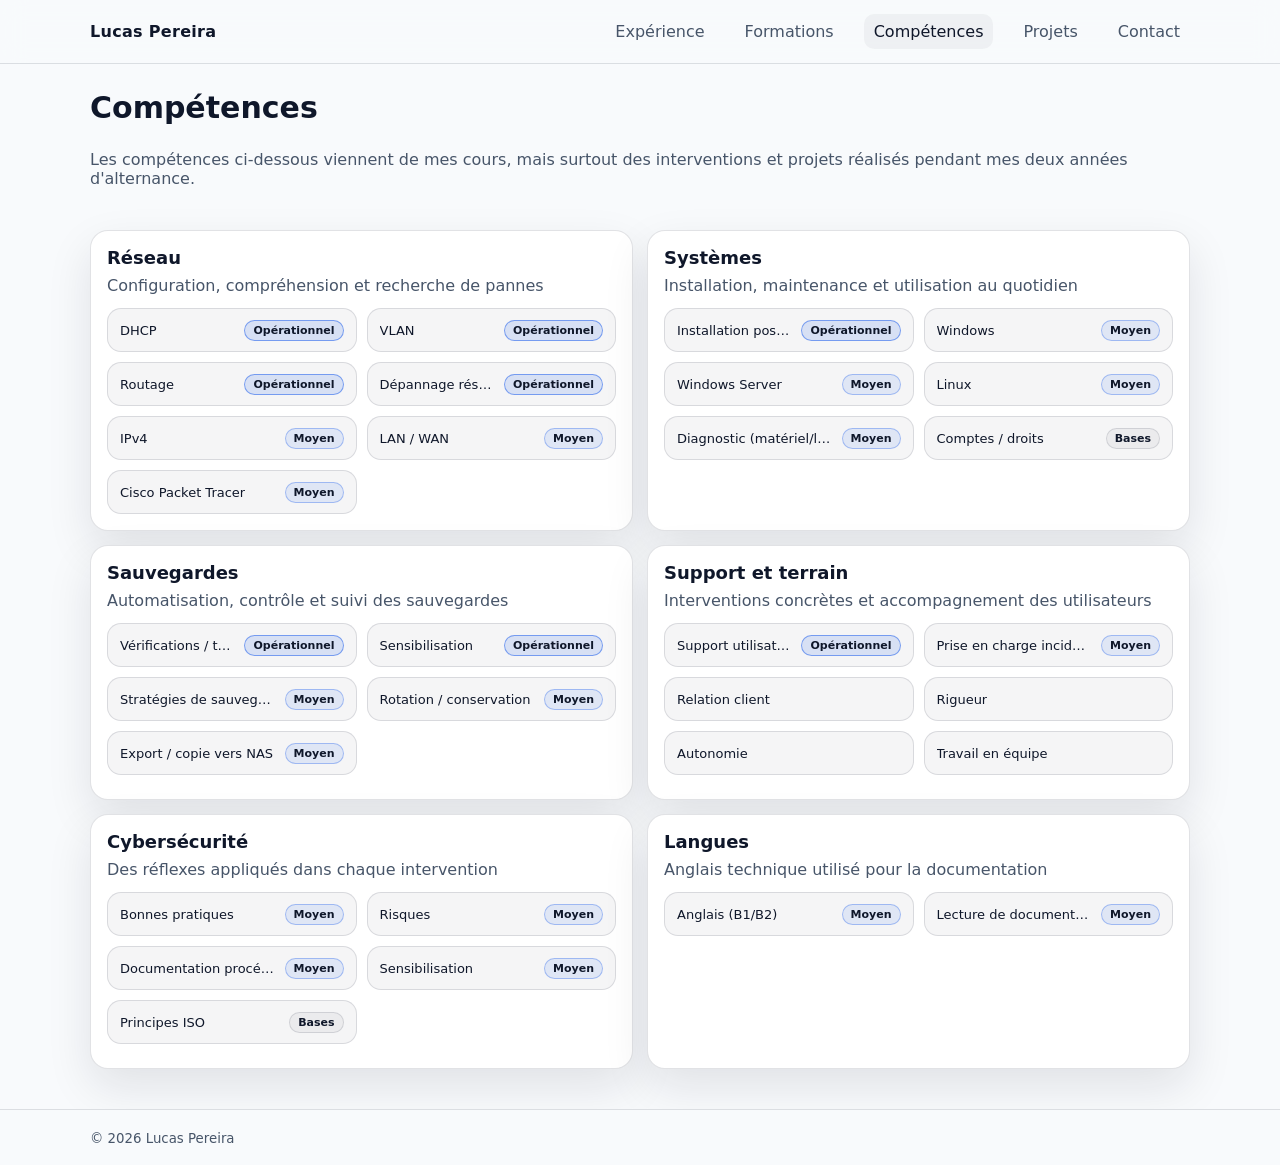
==== competences.html @ b472ca17 "Update competences.html" ====
<!doctype html>
<html data-theme="light" lang="fr">
<head>
  <meta charset="utf-8" />
  <meta name="viewport" content="width=device-width, initial-scale=1" />
  <title>Compétences - Lucas Pereira</title>
  <link rel="stylesheet" href="css/style.css" />
  <script defer src="js/main.js"></script>
  <script defer src="js/competences.js"></script>
</head>
<body>

  <header class="site-header">
    <div class="container header-inner">
      <a class="brand" href="index.html">Lucas Pereira</a>
      <nav class="nav">
        <a href="experience.html">Expérience</a>
        <a href="formation.html">Formations</a>
        <a href="competences.html" class="active">Compétences</a>
        <a href="projets.html">Projets</a>
        <a href="contact.html">Contact</a>
      </nav>
    </div>
  </header>

  <main class="container">
    <section class="page-head">
      <h1>Compétences</h1><br>
      <p class="subtitle">
        Les compétences ci-dessous viennent de mes cours, mais surtout des interventions et projets
        réalisés pendant mes deux années d'alternance.
      </p>
    </section>

    <section class="skills-grid" id="skillsGrid">
    </section>
  </main>

  <footer class="site-footer">
    <div class="container">
      <small>© 2026 Lucas Pereira</small>
    </div>
  </footer>
</body>
</html>
---- css/style.css ----
:root{
  --bg:#f8fafc;
  --panel:#ffffff;
  --text:#0f172a;
  --muted:#475569;
  --accent:#2563eb;
  --accent2:#06b6d4;
  --border:rgba(15,23,42,0.12);
  --shadow: 0 18px 45px rgba(15,23,42,0.10);
}

*{ box-sizing:border-box; }
img{max-width:100%;height:auto;display:block;}


html{
  background: var(--bg);
}

body{
  margin:0;
  font-family: system-ui, -apple-system, Segoe UI, Roboto, Arial, sans-serif;
  background: var(--bg);
  color:var(--text);
  min-height: 100vh;
  display:flex;
  flex-direction:column;
}

/* Light theme polish */
body::before{
  content:"";
  position:fixed;
  inset:0;
  background:
    radial-gradient(900px 500px at 12% 8%, rgba(37,99,235,0.12), transparent 55%),
    radial-gradient(900px 500px at 88% 12%, rgba(6,182,212,0.10), transparent 55%),
    radial-gradient(900px 500px at 50% 92%, rgba(37,99,235,0.08), transparent 60%);
  pointer-events:none;
  z-index:-1;
}

.card{
  transition: transform .14s ease, box-shadow .14s ease, border-color .14s ease;
}
.card:hover{
  transform: translateY(-2px);
  border-color: rgba(37,99,235,0.22);
  box-shadow: 0 22px 60px rgba(15,23,42,0.14);
}

.btn{
  background: linear-gradient(135deg, var(--accent), var(--accent2));
  box-shadow: 0 14px 38px rgba(37,99,235,0.18);
}
.btn:hover{ filter: brightness(1.02); }

.btn-ghost{
  background: rgba(255,255,255,0.55);
}

.nav a{
  transition: background .12s ease, color .12s ease;
}

a:hover{
  color: var(--accent);
}


a{ color:inherit; text-decoration:none; }

.container{
  width:min(1100px, 92%);
  margin:0 auto;
}

main.container{
  flex:1;
}

.muted{ color: var(--muted); }
.is-hidden{ display: none; }

.site-header{
  position:sticky;
  top:0;
  z-index:50;
  backdrop-filter: blur(12px);
  background: rgba(248,250,252,0.82);
  border-bottom: 1px solid var(--border);
}

.header-inner{
  display:flex;
  align-items:center;
  justify-content:space-between;
  padding:14px 0;
}

.brand{
  font-weight:700;
  letter-spacing:0.3px;
}

.nav a{
  margin-left:14px;
  padding:8px 10px;
  border-radius:10px;
  color:var(--muted);
}

.nav a:hover{
  background: rgba(15,23,42,0.04);
  color:var(--text);
}

.nav a.active{
  color: var(--text);
  background: rgba(15,23,42,0.04);
}

.hero{ padding:48px 0 28px; }
.hero h1{ font-size:44px; margin:0 0 8px; }
.subtitle{ margin:0 0 18px; color:var(--muted); }

.lead{
  max-width:720px;
  line-height:1.6;
  color:var(--text);
}

.cta{
  margin:22px 0 10px;
  display:flex;
  gap:12px;
  flex-wrap:wrap;
}

.btn{
  display:inline-block;
  padding:12px 16px;
  border-radius:14px;
  background: var(--accent);
  color:#ffffff;
  font-weight:650;
}

.btn:hover{ filter: brightness(1.05); }

.btn-ghost{
  background: transparent;
  border: 1px solid var(--border);
  color: var(--text);
}

.btn-ghost:hover{ background: rgba(15,23,42,0.04); }

.quick-cards{
  margin-top:22px;
  display:grid;
  grid-template-columns: repeat(3, 1fr);
  gap:14px;
}

.card{
  background: var(--panel);
  border:1px solid var(--border);
  border-radius:18px;
  padding:16px;
  box-shadow: var(--shadow);
}

.card h3{ margin:0 0 6px; font-size:16px; }
.card p{ margin:0; color:var(--muted); line-height:1.5; }

.site-footer{
  min-height: 56px;
  display: flex;
  align-items: center;
  background: var(--bg);
  border-top: 1px solid var(--border);
  margin-top: 40px;
  padding: 14px 0;
  color: var(--muted);
}

@media (max-width: 900px){
  .quick-cards{ grid-template-columns: 1fr; }
  .hero h1{ font-size:34px; }
}

.page-head{ padding:26px 0 10px; }
.page-head h1{ margin:0 0 6px; font-size:30px; }

.timeline-wrap{
  margin-top:14px;
  border:1px solid var(--border);
  border-radius:18px;
  background: var(--panel);
  overflow:auto;
  cursor: grab;
  user-select:none;
  box-shadow: var(--shadow);
}

.timeline-wrap.dragging{ cursor: grabbing; }

.timeline{
  position:relative;
  height: 320px;
  padding: 52px 36px 34px;
  min-width: 900px;
}

.tl-axis{
  position:absolute;
  left: 36px;
  right: 36px;
  top: 50%;
  height: 2px;
  background: rgba(15,23,42,0.12);
  border-radius: 999px;
  z-index: 1;
}

.tl-year-line{
  position:absolute;
  top: 52px;
  bottom: 34px;
  width: 1px;
  background: rgba(15,23,42,0.10);
  z-index: 2;
}

.tl-year{
  position:absolute;
  top: -4px;
  transform: translateX(-50%);
  font-size: 12px;
  color: var(--muted);
  z-index: 50;
  pointer-events: none;
  padding: 2px 6px;
  border-radius: 10px;
  background: rgba(248,250,252,0.86);
  backdrop-filter: blur(6px);
}

.tl-item{
  position:absolute !important;
  top: 50%;
  transform: translateY(-50%);
  background: transparent;
  border: 0;
  padding: 0;
  cursor: pointer;
  text-align:left;
  z-index: 5;
}

.tl-dot{
  position:absolute;
  left: 0;
  top: 50%;
  width: 12px;
  height: 12px;
  border-radius: 999px;
  background: rgba(37,99,235,0.95);
  box-shadow: 0 0 0 6px rgba(37,99,235,0.16);
  transform: translate(-50%, -50%);
  z-index: 20;
}

.tl-stem{
  position:absolute;
  left: 0;
  width: 2px;
  background: rgba(15,23,42,0.14);
  transform: translateX(-50%);
  z-index: 10;
}

.tl-card{
  position:absolute;
  left: 0;
  transform: translateX(-18px);
  width: var(--w, 320px);
  max-width: 760px;
  min-width: 240px;
  border-radius: 18px;
  background: var(--panel);
  border: 1px solid var(--border);
  padding: 10px 12px;
  box-shadow: var(--shadow);
  z-index: 12;
}

.tl-item[data-side="up"] .tl-stem{ bottom: 50%; height: 56px; }
.tl-item[data-side="up"] .tl-card{ bottom: calc(50% + 56px); }

.tl-item[data-side="down"] .tl-stem{ top: 50%; height: 56px; }
.tl-item[data-side="down"] .tl-card{ top: calc(50% + 56px); }

.tl-title{ display:block; font-weight:700; font-size:13px; line-height:1.2; }
.tl-sub{ display:block; color: var(--muted); font-size:12px; margin-top:2px; }
.tl-date{ display:block; color: var(--muted); font-size:11px; margin-top:6px; }

.tl-item.selected .tl-card{
  border-color: rgba(37,99,235,0.45);
  box-shadow: 0 10px 28px rgba(0,0,0,0.28);
}

.details{ margin-top: 18px; }

#detailsExtra.is-hidden{ display:none; }

.tags{
  display:flex;
  flex-wrap:wrap;
  gap:8px;
  margin-top:8px;
}

.tag{
  display:inline-flex;
  align-items:center;
  gap:8px;
  padding: 7px 10px;
  border-radius: 999px;
  border: 1px solid var(--border);
  background: rgba(15,23,42,0.04);
  color: var(--text);
  font-size: 13px;
}

.edu-grid{
  margin-top: 14px;
  display: grid;
  grid-template-columns: 1fr 1fr;
  gap: 14px;
  align-items: start;
}

@media (max-width: 900px){
  .edu-grid{ grid-template-columns: 1fr; }
}

.edu-title{ margin: 0 0 10px; }

.edu-items{
  display: flex;
  flex-direction: column;
  gap: 10px;
}

.edu-item{
  width: 100%;
  border: 1px solid var(--border);
  background: rgba(15,23,42,0.04);
  border-radius: 16px;
  padding: 12px;
  cursor: pointer;
  color: var(--text);
  display: grid;
  grid-template-columns: 120px 1fr;
  gap: 12px;
  text-align: left;
}

.edu-item:hover{ background: rgba(15,23,42,0.04); }

.edu-item.selected{
  border-color: rgba(37,99,235,0.45);
  box-shadow: var(--shadow);
}

.edu-years{ font-weight: 700; }

.edu-status{
  margin-top: 6px;
  display: inline-block;
  font-size: 12px;
  color: var(--muted);
  border: 1px solid var(--border);
  background: rgba(15,23,42,0.04);
  padding: 4px 8px;
  border-radius: 999px;
}

.edu-name{ font-weight: 700; }
.edu-school{ margin-top: 4px; }

.filter-row{
  margin-top: 14px;
  display: flex;
  gap: 10px;
  flex-wrap: wrap;
  align-items: center;
}

.input{
  flex: 1;
  min-width: 240px;
  padding: 12px 14px;
  border-radius: 14px;
  border: 1px solid var(--border);
  background: rgba(15,23,42,0.04);
  color: var(--text);
  outline: none;
}

.input::placeholder{ color: rgba(71,85,105,0.55); }

.input:focus{
  border-color: rgba(37,99,235,0.45);
  box-shadow: 0 0 0 4px rgba(37,99,235,0.10);
}

.skills-grid{
  margin-top: 14px;
  display: grid;
  grid-template-columns: repeat(2, 1fr);
  gap: 14px;
  align-items: stretch;
}

@media (max-width: 900px){
  .skills-grid{ grid-template-columns: 1fr; }
}

.skill-card{ height: 100%; }

.skill-title{
  margin: 0 0 6px;
  font-size: 18px;
}

.skill-tags{
  margin-top: 10px;
  display: grid;
  grid-template-columns: repeat(2, minmax(0, 1fr));
  gap: 10px;
  align-items: start;
  grid-auto-rows: 44px;
  min-height: 160px;
}

@media (max-width: 900px){
  .skill-tags{ grid-template-columns: 1fr; }
}

.skill-tags .tag{
  width: 100%;
  height: 44px;
  justify-content: space-between;
  padding: 10px 12px;
  border-radius: 14px;
  transition: transform .12s ease, background .12s ease, border-color .12s ease;
}

.skill-tags .tag:hover{
  transform: translateY(-1px);
  background: rgba(15,23,42,0.04);
  border-color: rgba(37,99,235,0.22);
}

.skill-tags .tag-text{
  overflow: hidden;
  text-overflow: ellipsis;
  white-space: nowrap;
}

.tag-badge{
  padding: 3px 8px;
  border-radius: 999px;
  font-size: 11px;
  font-weight: 700;
  text-transform: capitalize;
  border: 1px solid var(--border);
  background: rgba(15,23,42,0.04);
  color: var(--text);
}

.level-bases .tag-badge{
  background: rgba(15,23,42,0.04);
}

.level-moyen .tag-badge{
  border-color: rgba(37,99,235,0.35);
  background: rgba(37,99,235,0.10);
}

.level-operationnel .tag-badge{
  border-color: rgba(37,99,235,0.55);
  background: rgba(37,99,235,0.14);
}

.skill-tooltip{
  position: fixed;
  z-index: 99999;
  max-width: 420px;
  padding: 10px 12px;
  border-radius: 12px;
  background: #ffffff;
  color: var(--text);
  border: 1px solid rgba(15,23,42,0.12);
  box-shadow: 0 12px 35px rgba(0,0,0,0.65);
  pointer-events: none;
  display: none;
  white-space: normal;
}

.skill-tooltip::before{
  content: "";
  position: absolute;
  width: 10px;
  height: 10px;
  background: #ffffff;
  border-left: 1px solid rgba(15,23,42,0.12);
  border-top: none;
  transform: rotate(45deg);
  top: -6px;
  left: 16px;
}

.tl-card,
.tl-card * {
  color: var(--text);
}

.tl-sub,
.tl-date {
  color: var(--muted);
}

.level-avance .tag-badge{
  border-color: rgba(37,99,235,0.55);
  background: rgba(37,99,235,0.14);
}

.project-card{
  display:flex;
  flex-direction:column;
}
.project-card .cta{
  margin-top:auto;
}

.media-img{
  width: 100%;
  height: auto;
  display: block;
  margin-top: 10px;
  border-radius: 14px;
  border: 1px solid var(--border);
  background: rgba(15,23,42,0.03);
}

.media-img.tech-screenshot{
  max-width: 380px;
  width: 100%;
  height: auto;
  margin: 15px auto;
  display: block;
}

.media-img.tech-wide{
  max-width: 480px;
}

.codeblock{
  margin-top: 10px;
  padding: 12px 14px;
  border-radius: 14px;
  border: 1px solid var(--border);
  background: rgba(15,23,42,0.03);
  overflow: auto;
  font-family: ui-monospace, SFMono-Regular, Menlo, Monaco, Consolas, "Liberation Mono", "Courier New", monospace;
  font-size: 13px;
  line-height: 1.6;
  color: var(--text);
}
.codeblock code{ white-space: pre; }

.card-full{
  grid-column: 1 / -1;
}

.nav{
  display:flex;
  align-items:center;
  flex-wrap:wrap;
  justify-content:flex-end;
  gap:6px;
}

@media (max-width: 760px){
  .header-inner{
    flex-direction: column;
    align-items: flex-start;
    gap: 10px;
    padding: 12px 0;
  }
  .nav{
    width:100%;
    justify-content:flex-start;
  }
  .nav a{
    margin-left:0;
    padding:8px 10px;
    font-size:14px;
  }
}

@media (max-width: 520px){
  .container{ width:min(1100px, 92%); }
  .hero{ padding: 34px 0 18px; }
  .hero h1{ font-size: 28px; }
  .page-head h1{ font-size: 24px; }
  .btn{ width:100%; text-align:center; }
}

@media (max-width: 760px){
  .timeline{ min-width: 760px; height: 290px; padding: 48px 26px 26px; }
  .tl-card{ width: var(--w, 280px); min-width: 220px; }
}

@media (max-width: 520px){
  .timeline{ min-width: 640px; height: 270px; padding: 44px 22px 22px; }
  .tl-dot{ width: 10px; height: 10px; box-shadow: 0 0 0 5px rgba(37,99,235,0.16); }
  .tl-card{ width: var(--w, 260px); min-width: 210px; }
  .tl-title{ font-size: 13px; }
  .tl-sub{ font-size: 12px; }
}

@media (max-width: 520px){
  .edu-item{ grid-template-columns: 1fr; }
  .edu-years{ font-size: 13px; }
  .edu-status{ margin-top: 4px; }
}

@media (max-width: 520px){
  .skill-tags{ grid-auto-rows: auto; min-height: 0; }
  .tag{ white-space: normal; }
}

/* Profile photo reduced */
.profile-photo.small {
  max-width: 120px;
  margin: 20px auto 10px auto;
}
.profile-photo.small img {
  width: 120px;
  height: 120px;
  object-fit: cover;
  border-radius: 50%;
  box-shadow: 0 4px 15px rgba(15,23,42,0.20);
}

/* Photo next to name */
.name-photo {
  display: inline-block;
  vertical-align: middle;
  margin-left: 20px;
}
.name-photo img {
  width: 96px;
  height: 96px;
  border-radius: 50%;
  object-fit: cover;
  box-shadow: 0 4px 15px rgba(15,23,42,0.20);
}

@media (max-width: 768px) {
  .name-photo {
    display: block;
    margin: 15px 0 0 0;
  }
}

/* Hero name + photo aligned left */
.hero-title {
  display: flex;
  align-items: center;
  gap: 20px;
  margin-bottom: 15px;
}

.hero-avatar {
  width: 96px;
  height: 96px;
  border-radius: 50%;
  object-fit: cover;
  box-shadow: 0 4px 15px rgba(15,23,42,0.20);
}

@media (max-width: 768px) {
  .hero-title {
    flex-direction: row;
  }
}

/* FINAL strong reduction for technical screenshots */
.tech-screenshot,
.section img,
.project img {
  max-width: 280px;
  width: 100%;
  height: auto;
  display: block;
  margin: 15px auto;
  border-radius: 12px;
}

@media (max-width: 768px) {
  .tech-screenshot,
  .section img,
  .project img {
    max-width: 90%;
    max-height: none;
  }
}

/* Fix hover for primary button (avoid full blue block) */
.btn-primary{
  background: linear-gradient(135deg, var(--accent), var(--accent2));
  color: #ffffff;
}

.btn-primary:hover{
  background: linear-gradient(135deg, #1d4ed8, #0891b2);
  color: #ffffff;
}


/* Clean hover for "Voir mon parcours" */
.btn,
.btn-primary{
  background: linear-gradient(135deg, var(--accent), var(--accent2));
  color:#ffffff;
  transition: background .15s ease, box-shadow .15s ease, transform .12s ease;
}

.btn:hover,
.btn-primary:hover{
  background: linear-gradient(135deg, #3b82f6, #22d3ee);
  box-shadow: 0 12px 32px rgba(37,99,235,0.35);
  transform: translateY(-1px);
}
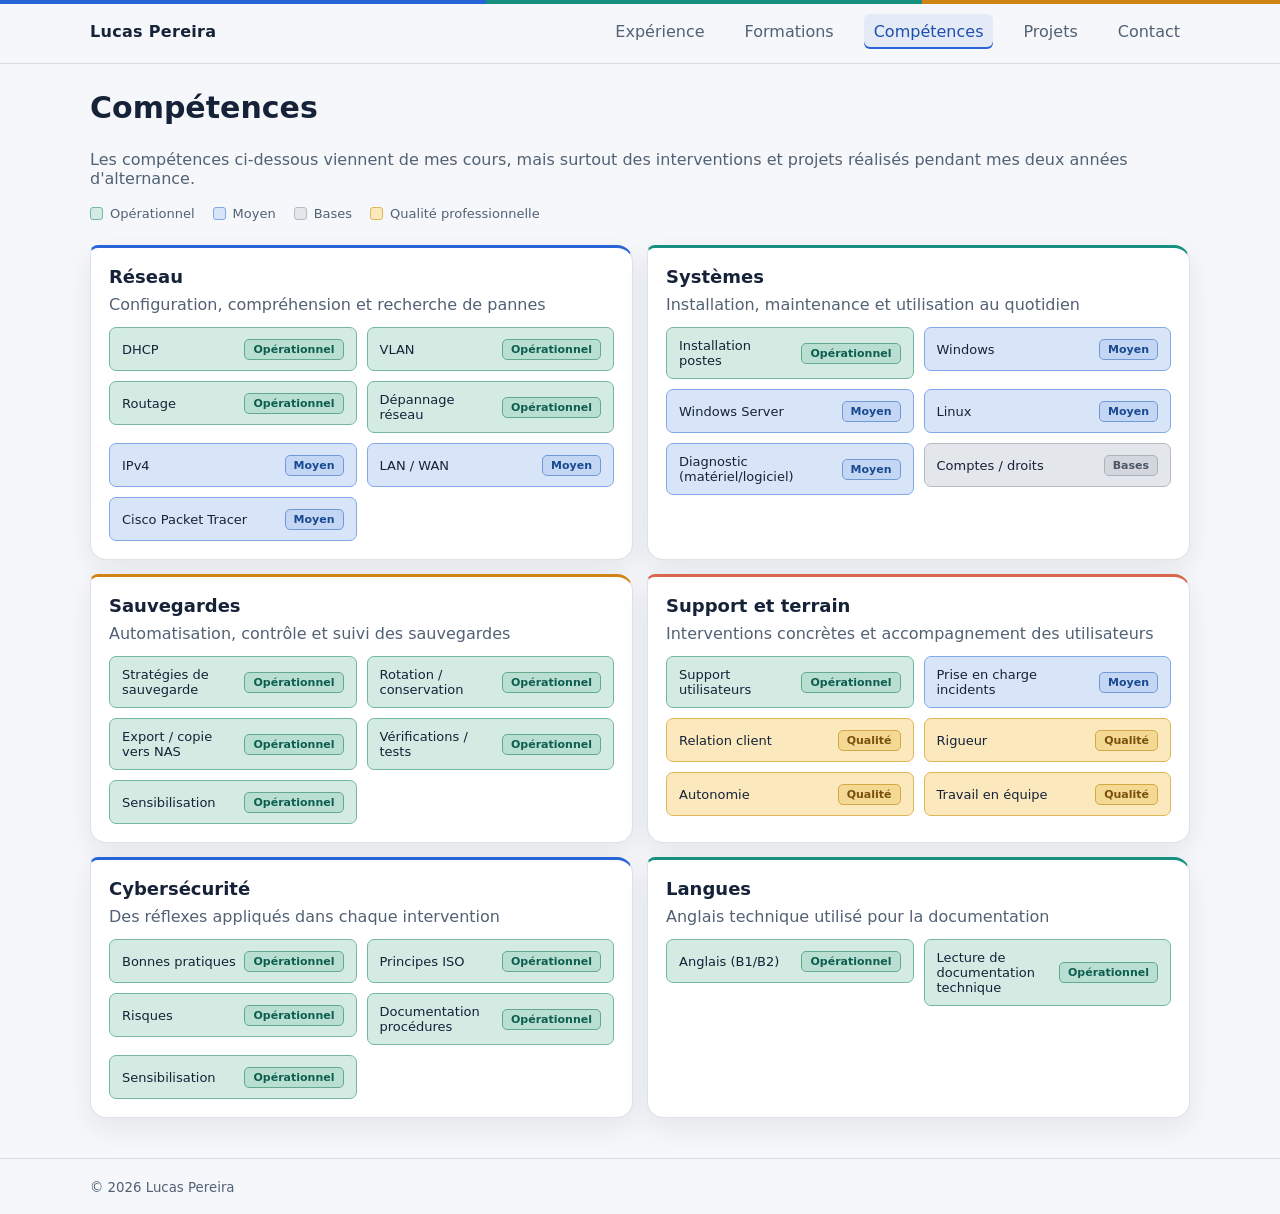
==== commit b8cdf384: "Add files via upload" ====
--- a/competences.html
+++ b/competences.html
@@ -3,6 +3,8 @@
 <head>
   <meta charset="utf-8" />
   <meta name="viewport" content="width=device-width, initial-scale=1" />
+  <meta name="description" content="Compétences de Lucas Pereira en réseaux, systèmes, sauvegardes, support et cybersécurité." />
+  <meta name="theme-color" content="#f5f7fa" />
   <title>Compétences - Lucas Pereira</title>
   <link rel="stylesheet" href="css/style.css" />
   <script defer src="js/main.js"></script>
@@ -30,6 +32,12 @@
         Les compétences ci-dessous viennent de mes cours, mais surtout des interventions et projets
         réalisés pendant mes deux années d'alternance.
       </p>
+      <div class="skill-legend" aria-label="Code couleur des niveaux">
+        <span><span class="legend-color legend-operationnel" aria-hidden="true"></span>Opérationnel</span>
+        <span><span class="legend-color legend-moyen" aria-hidden="true"></span>Moyen</span>
+        <span><span class="legend-color legend-bases" aria-hidden="true"></span>Bases</span>
+        <span><span class="legend-color legend-qualite" aria-hidden="true"></span>Qualité professionnelle</span>
+      </div>
     </section>
 
     <section class="skills-grid" id="skillsGrid">
--- a/css/style.css
+++ b/css/style.css
@@ -1,12 +1,15 @@
 :root{
-  --bg:#f8fafc;
+  --bg:#f5f7fa;
   --panel:#ffffff;
-  --text:#0f172a;
-  --muted:#475569;
-  --accent:#2563eb;
-  --accent2:#06b6d4;
-  --border:rgba(15,23,42,0.12);
-  --shadow: 0 18px 45px rgba(15,23,42,0.10);
+  --text:#152238;
+  --muted:#526174;
+  --accent:#2764d8;
+  --accent-dark:#1d4fae;
+  --teal:#168f80;
+  --amber:#d18416;
+  --coral:#d9674d;
+  --border:rgba(21,34,56,0.13);
+  --shadow:0 10px 28px rgba(21,34,56,0.08);
 }
 
 *{ box-sizing:border-box; }
@@ -27,36 +30,16 @@
   flex-direction:column;
 }
 
-/* Light theme polish */
 body::before{
   content:"";
   position:fixed;
-  inset:0;
-  background:
-    radial-gradient(900px 500px at 12% 8%, rgba(37,99,235,0.12), transparent 55%),
-    radial-gradient(900px 500px at 88% 12%, rgba(6,182,212,0.10), transparent 55%),
-    radial-gradient(900px 500px at 50% 92%, rgba(37,99,235,0.08), transparent 60%);
+  top:0;
+  left:0;
+  right:0;
+  height:4px;
+  background:linear-gradient(90deg, var(--accent) 0 38%, var(--teal) 38% 72%, var(--amber) 72% 100%);
   pointer-events:none;
-  z-index:-1;
-}
-
-.card{
-  transition: transform .14s ease, box-shadow .14s ease, border-color .14s ease;
-}
-.card:hover{
-  transform: translateY(-2px);
-  border-color: rgba(37,99,235,0.22);
-  box-shadow: 0 22px 60px rgba(15,23,42,0.14);
-}
-
-.btn{
-  background: linear-gradient(135deg, var(--accent), var(--accent2));
-  box-shadow: 0 14px 38px rgba(37,99,235,0.18);
-}
-.btn:hover{ filter: brightness(1.02); }
-
-.btn-ghost{
-  background: rgba(255,255,255,0.55);
+  z-index:100;
 }
 
 .nav a{
@@ -65,6 +48,12 @@
 
 a:hover{
   color: var(--accent);
+}
+
+a:focus-visible,
+button:focus-visible{
+  outline:3px solid rgba(39,100,216,0.28);
+  outline-offset:3px;
 }
 
 
@@ -87,7 +76,7 @@
   top:0;
   z-index:50;
   backdrop-filter: blur(12px);
-  background: rgba(248,250,252,0.82);
+  background: rgba(245,247,250,0.92);
   border-bottom: 1px solid var(--border);
 }
 
@@ -106,7 +95,7 @@
 .nav a{
   margin-left:14px;
   padding:8px 10px;
-  border-radius:10px;
+  border-radius:6px;
   color:var(--muted);
 }
 
@@ -116,8 +105,9 @@
 }
 
 .nav a.active{
-  color: var(--text);
-  background: rgba(15,23,42,0.04);
+  color:var(--accent-dark);
+  background:rgba(39,100,216,0.08);
+  box-shadow:inset 0 -2px 0 var(--accent);
 }
 
 .hero{ padding:48px 0 28px; }
@@ -128,6 +118,8 @@
   max-width:720px;
   line-height:1.6;
   color:var(--text);
+  border-left:3px solid var(--teal);
+  padding-left:16px;
 }
 
 .cta{
@@ -138,41 +130,83 @@
 }
 
 .btn{
-  display:inline-block;
+  display:inline-flex;
+  align-items:center;
+  justify-content:center;
   padding:12px 16px;
-  border-radius:14px;
-  background: var(--accent);
+  border:1px solid transparent;
+  border-radius:9px;
+  background:var(--accent);
   color:#ffffff;
   font-weight:650;
-}
-
-.btn:hover{ filter: brightness(1.05); }
-
-.btn-ghost{
-  background: transparent;
-  border: 1px solid var(--border);
-  color: var(--text);
-}
-
-.btn-ghost:hover{ background: rgba(15,23,42,0.04); }
+  box-shadow:0 7px 18px rgba(39,100,216,0.20);
+  transition:background-color .15s ease, border-color .15s ease, color .15s ease, box-shadow .15s ease, transform .12s ease;
+}
+
+.btn:hover{
+  background:var(--accent-dark);
+  color:#ffffff;
+  box-shadow:0 10px 24px rgba(39,100,216,0.25);
+  transform:translateY(-1px);
+}
+
+.btn:focus-visible{
+  outline:3px solid rgba(39,100,216,0.24);
+  outline-offset:3px;
+}
+
+.btn.btn-ghost{
+  background:var(--panel);
+  border-color:rgba(39,100,216,0.28);
+  color:var(--accent-dark);
+  box-shadow:none;
+}
+
+.btn.btn-ghost:hover{
+  background:rgba(39,100,216,0.08);
+  border-color:var(--accent);
+  color:var(--accent-dark);
+}
 
 .quick-cards{
   margin-top:22px;
   display:grid;
-  grid-template-columns: repeat(3, 1fr);
+  grid-template-columns:repeat(2, minmax(0, 1fr));
   gap:14px;
 }
 
 .card{
   background: var(--panel);
   border:1px solid var(--border);
-  border-radius:18px;
-  padding:16px;
+  border-radius:8px 16px 16px 16px;
+  padding:18px;
   box-shadow: var(--shadow);
+  transition:transform .14s ease, box-shadow .14s ease, border-color .14s ease;
+}
+
+.card:hover{
+  transform:translateY(-2px);
+  border-color:rgba(39,100,216,0.22);
+  box-shadow:0 14px 34px rgba(21,34,56,0.11);
 }
 
 .card h3{ margin:0 0 6px; font-size:16px; }
 .card p{ margin:0; color:var(--muted); line-height:1.5; }
+
+.quick-cards .card{
+  border-top-width:4px;
+  box-shadow:0 8px 22px rgba(21,34,56,0.07);
+}
+
+.quick-cards .card:nth-child(1){ background:#f1f6ff; border-top-color:var(--accent); }
+.quick-cards .card:nth-child(2){ background:#eff9f7; border-top-color:var(--teal); }
+.quick-cards .card:nth-child(3){ background:#fff8ec; border-top-color:var(--amber); }
+.quick-cards .card:nth-child(4){ background:#fff3f0; border-top-color:var(--coral); }
+
+.quick-cards .card:nth-child(1) h3{ color:var(--accent-dark); }
+.quick-cards .card:nth-child(2) h3{ color:#107467; }
+.quick-cards .card:nth-child(3) h3{ color:#9a5e0d; }
+.quick-cards .card:nth-child(4) h3{ color:#a94a36; }
 
 .site-footer{
   min-height: 56px;
@@ -186,8 +220,11 @@
 }
 
 @media (max-width: 900px){
-  .quick-cards{ grid-template-columns: 1fr; }
   .hero h1{ font-size:34px; }
+}
+
+@media (max-width: 720px){
+  .quick-cards{ grid-template-columns:1fr; }
 }
 
 .page-head{ padding:26px 0 10px; }
@@ -196,12 +233,14 @@
 .timeline-wrap{
   margin-top:14px;
   border:1px solid var(--border);
-  border-radius:18px;
+  border-radius:10px;
   background: var(--panel);
   overflow:auto;
   cursor: grab;
   user-select:none;
   box-shadow: var(--shadow);
+  scrollbar-color:rgba(39,100,216,0.45) transparent;
+  -webkit-overflow-scrolling:touch;
 }
 
 .timeline-wrap.dragging{ cursor: grabbing; }
@@ -288,7 +327,7 @@
   width: var(--w, 320px);
   max-width: 760px;
   min-width: 240px;
-  border-radius: 18px;
+  border-radius:6px 14px 14px 14px;
   background: var(--panel);
   border: 1px solid var(--border);
   padding: 10px 12px;
@@ -307,8 +346,8 @@
 .tl-date{ display:block; color: var(--muted); font-size:11px; margin-top:6px; }
 
 .tl-item.selected .tl-card{
-  border-color: rgba(37,99,235,0.45);
-  box-shadow: 0 10px 28px rgba(0,0,0,0.28);
+  border-color:var(--accent);
+  box-shadow:0 10px 28px rgba(39,100,216,0.18);
 }
 
 .details{ margin-top: 18px; }
@@ -327,9 +366,9 @@
   align-items:center;
   gap:8px;
   padding: 7px 10px;
-  border-radius: 999px;
-  border: 1px solid var(--border);
-  background: rgba(15,23,42,0.04);
+  border-radius:7px;
+  border:1px solid rgba(39,100,216,0.28);
+  background:#dfeafb;
   color: var(--text);
   font-size: 13px;
 }
@@ -357,8 +396,8 @@
 .edu-item{
   width: 100%;
   border: 1px solid var(--border);
-  background: rgba(15,23,42,0.04);
-  border-radius: 16px;
+  background:#f8fafc;
+  border-radius:9px;
   padding: 12px;
   cursor: pointer;
   color: var(--text);
@@ -368,11 +407,13 @@
   text-align: left;
 }
 
-.edu-item:hover{ background: rgba(15,23,42,0.04); }
+.edu-item:hover{ background:#f1f6ff; }
 
 .edu-item.selected{
-  border-color: rgba(37,99,235,0.45);
-  box-shadow: var(--shadow);
+  border-color:rgba(39,100,216,0.42);
+  border-left:4px solid var(--accent);
+  background:#f1f6ff;
+  box-shadow:0 8px 22px rgba(39,100,216,0.10);
 }
 
 .edu-years{ font-weight: 700; }
@@ -383,9 +424,9 @@
   font-size: 12px;
   color: var(--muted);
   border: 1px solid var(--border);
-  background: rgba(15,23,42,0.04);
+  background:#eff9f7;
   padding: 4px 8px;
-  border-radius: 999px;
+  border-radius:6px;
 }
 
 .edu-name{ font-weight: 700; }
@@ -425,6 +466,19 @@
   align-items: stretch;
 }
 
+.skills-grid > .card{
+  border-top-width:3px;
+}
+
+.skills-grid > .card:nth-child(4n+1){ border-top-color:var(--accent); }
+.skills-grid > .card:nth-child(4n+2){ border-top-color:var(--teal); }
+.skills-grid > .card:nth-child(4n+3){ border-top-color:var(--amber); }
+.skills-grid > .card:nth-child(4n+4){ border-top-color:var(--coral); }
+
+.skills-grid > .card:last-child:nth-child(odd){
+  grid-column:1 / -1;
+}
+
 @media (max-width: 900px){
   .skills-grid{ grid-template-columns: 1fr; }
 }
@@ -442,7 +496,7 @@
   grid-template-columns: repeat(2, minmax(0, 1fr));
   gap: 10px;
   align-items: start;
-  grid-auto-rows: 44px;
+  grid-auto-rows:auto;
   min-height: 160px;
 }
 
@@ -452,48 +506,114 @@
 
 .skill-tags .tag{
   width: 100%;
-  height: 44px;
+  min-height:44px;
+  height:auto;
   justify-content: space-between;
   padding: 10px 12px;
-  border-radius: 14px;
-  transition: transform .12s ease, background .12s ease, border-color .12s ease;
+  border-radius:7px;
+  transition:transform .12s ease, filter .12s ease;
 }
 
 .skill-tags .tag:hover{
   transform: translateY(-1px);
-  background: rgba(15,23,42,0.04);
-  border-color: rgba(37,99,235,0.22);
+  filter:saturate(1.05) brightness(.98);
 }
 
 .skill-tags .tag-text{
-  overflow: hidden;
-  text-overflow: ellipsis;
-  white-space: nowrap;
+  overflow:visible;
+  text-overflow:clip;
+  white-space:normal;
 }
 
 .tag-badge{
   padding: 3px 8px;
-  border-radius: 999px;
+  border-radius:5px;
   font-size: 11px;
   font-weight: 700;
-  text-transform: capitalize;
   border: 1px solid var(--border);
   background: rgba(15,23,42,0.04);
   color: var(--text);
 }
 
+.skill-tags .tag-badge{
+  text-transform:capitalize;
+}
+
+.skill-legend{
+  display:flex;
+  flex-wrap:wrap;
+  gap:10px 18px;
+  margin-top:10px;
+  color:var(--muted);
+  font-size:13px;
+}
+
+.skill-legend > span{
+  display:inline-flex;
+  align-items:center;
+  gap:7px;
+}
+
+.legend-color{
+  width:13px;
+  height:13px;
+  border-radius:3px;
+  border:1px solid transparent;
+}
+
+.legend-operationnel{ background:#d3ebe3; border-color:#74b8a3; }
+.legend-moyen{ background:#d8e5f9; border-color:#82a9e6; }
+.legend-bases{ background:#e3e6ea; border-color:#b5bcc6; }
+.legend-qualite{ background:#fbe9bd; border-color:#dfb658; }
+
+.skill-tags .level-operationnel{
+  background:#d3ebe3;
+  border-color:#74b8a3;
+}
+
+.skill-tags .level-moyen{
+  background:#d8e5f9;
+  border-color:#82a9e6;
+}
+
+.skill-tags .level-bases{
+  background:#e3e6ea;
+  border-color:#b5bcc6;
+}
+
+.skill-tags .level-avance{
+  background:#d3ebe3;
+  border-color:#74b8a3;
+}
+
+.skill-tags .level-qualite{
+  background:#fbe9bd;
+  border-color:#dfb658;
+}
+
+.level-operationnel .tag-badge,
+.level-avance .tag-badge{
+  border-color:#63a990;
+  background:#b9dfd2;
+  color:#0d5e4f;
+}
+
+.level-moyen .tag-badge{
+  border-color:#7199d8;
+  background:#c3d7f5;
+  color:#19498f;
+}
+
 .level-bases .tag-badge{
-  background: rgba(15,23,42,0.04);
-}
-
-.level-moyen .tag-badge{
-  border-color: rgba(37,99,235,0.35);
-  background: rgba(37,99,235,0.10);
-}
-
-.level-operationnel .tag-badge{
-  border-color: rgba(37,99,235,0.55);
-  background: rgba(37,99,235,0.14);
+  border-color:#aab2bd;
+  background:#d3d7dd;
+  color:#4b5665;
+}
+
+.level-qualite .tag-badge{
+  border-color:#d4a844;
+  background:#f4d994;
+  color:#79500a;
 }
 
 .skill-tooltip{
@@ -501,11 +621,11 @@
   z-index: 99999;
   max-width: 420px;
   padding: 10px 12px;
-  border-radius: 12px;
+  border-radius:8px;
   background: #ffffff;
   color: var(--text);
   border: 1px solid rgba(15,23,42,0.12);
-  box-shadow: 0 12px 35px rgba(0,0,0,0.65);
+  box-shadow:0 10px 30px rgba(21,34,56,0.18);
   pointer-events: none;
   display: none;
   white-space: normal;
@@ -534,17 +654,116 @@
   color: var(--muted);
 }
 
-.level-avance .tag-badge{
-  border-color: rgba(37,99,235,0.55);
-  background: rgba(37,99,235,0.14);
-}
-
 .project-card{
   display:flex;
   flex-direction:column;
 }
 .project-card .cta{
   margin-top:auto;
+  padding-top:14px;
+}
+
+.project-card:nth-child(1){ border-left:4px solid var(--teal); }
+.project-card:nth-child(2){ border-left:4px solid var(--accent); }
+
+.project-visuals{
+  margin-top:34px;
+}
+
+.project-visuals-heading{
+  max-width:760px;
+  margin-bottom:16px;
+}
+
+.project-visuals-heading h2{
+  margin:2px 0 8px;
+  font-size:26px;
+}
+
+.project-visuals-heading > p:last-child{
+  margin:0;
+  color:var(--muted);
+  line-height:1.6;
+}
+
+.project-kicker{
+  margin:0;
+  color:var(--teal);
+  font-size:13px;
+  font-weight:750;
+  letter-spacing:.06em;
+  text-transform:uppercase;
+}
+
+.project-gallery{
+  display:grid;
+  grid-template-columns:repeat(2, minmax(0, 1fr));
+  gap:14px;
+}
+
+.project-figure{
+  margin:0;
+  overflow:hidden;
+  background:var(--panel);
+  border:1px solid var(--border);
+  border-top:4px solid var(--accent);
+  border-radius:7px 18px 7px 18px;
+  box-shadow:var(--shadow);
+  transition:transform .14s ease, box-shadow .14s ease;
+}
+
+.project-figure:hover{
+  transform:translateY(-2px);
+  box-shadow:0 14px 34px rgba(21,34,56,0.12);
+}
+
+.project-figure-wide{
+  grid-column:1 / -1;
+}
+
+.project-figure-blue{ border-top-color:var(--accent); }
+.project-figure-teal{ border-top-color:var(--teal); }
+.project-figure-amber{ border-top-color:var(--amber); }
+.project-figure-coral{ border-top-color:var(--coral); }
+
+.project-figure img{
+  width:100%;
+  height:auto;
+  background:#ffffff;
+  border-bottom:1px solid var(--border);
+}
+
+.project-figure figcaption{
+  padding:14px 16px 16px;
+  color:var(--muted);
+  line-height:1.45;
+}
+
+.project-figure figcaption strong{
+  display:block;
+  margin-bottom:4px;
+  color:var(--text);
+  font-size:16px;
+}
+
+.project-figure figcaption span{
+  display:block;
+}
+
+@media (max-width: 760px){
+  .project-gallery{ grid-template-columns:1fr; }
+  .project-figure-wide{ grid-column:auto; }
+  .project-visuals-heading h2{ font-size:23px; }
+}
+
+.card .tags:not(.skill-tags) .tag:nth-child(3n+2){
+  background:#dcefe9;
+  border-color:rgba(22,143,128,0.34);
+}
+
+.card .tags:not(.skill-tags) .tag:nth-child(3n+3){
+  background:#ffedc9;
+  border-color:rgba(209,132,22,0.34);
 }
 
 .media-img{
@@ -552,7 +771,7 @@
   height: auto;
   display: block;
   margin-top: 10px;
-  border-radius: 14px;
+  border-radius:8px;
   border: 1px solid var(--border);
   background: rgba(15,23,42,0.03);
 }
@@ -623,13 +842,13 @@
 
 @media (max-width: 760px){
   .timeline{ min-width: 760px; height: 290px; padding: 48px 26px 26px; }
-  .tl-card{ width: var(--w, 280px); min-width: 220px; }
+  .tl-card{ width:min(var(--w, 280px), 280px); min-width:220px; }
 }
 
 @media (max-width: 520px){
   .timeline{ min-width: 640px; height: 270px; padding: 44px 22px 22px; }
   .tl-dot{ width: 10px; height: 10px; box-shadow: 0 0 0 5px rgba(37,99,235,0.16); }
-  .tl-card{ width: var(--w, 260px); min-width: 210px; }
+  .tl-card{ width:min(var(--w, 260px), 260px); min-width:210px; }
   .tl-title{ font-size: 13px; }
   .tl-sub{ font-size: 12px; }
 }
@@ -645,41 +864,6 @@
   .tag{ white-space: normal; }
 }
 
-/* Profile photo reduced */
-.profile-photo.small {
-  max-width: 120px;
-  margin: 20px auto 10px auto;
-}
-.profile-photo.small img {
-  width: 120px;
-  height: 120px;
-  object-fit: cover;
-  border-radius: 50%;
-  box-shadow: 0 4px 15px rgba(15,23,42,0.20);
-}
-
-/* Photo next to name */
-.name-photo {
-  display: inline-block;
-  vertical-align: middle;
-  margin-left: 20px;
-}
-.name-photo img {
-  width: 96px;
-  height: 96px;
-  border-radius: 50%;
-  object-fit: cover;
-  box-shadow: 0 4px 15px rgba(15,23,42,0.20);
-}
-
-@media (max-width: 768px) {
-  .name-photo {
-    display: block;
-    margin: 15px 0 0 0;
-  }
-}
-
-/* Hero name + photo aligned left */
 .hero-title {
   display: flex;
   align-items: center;
@@ -687,64 +871,41 @@
   margin-bottom: 15px;
 }
 
+.hero-title h1::after{
+  content:"";
+  display:block;
+  width:54px;
+  height:4px;
+  margin-top:8px;
+  background:var(--teal);
+}
+
 .hero-avatar {
   width: 96px;
   height: 96px;
-  border-radius: 50%;
+  border-radius:24px 8px 24px 8px;
   object-fit: cover;
-  box-shadow: 0 4px 15px rgba(15,23,42,0.20);
+  border:4px solid var(--panel);
+  box-shadow:7px 7px 0 rgba(39,100,216,0.13), 0 7px 20px rgba(21,34,56,0.14);
 }
 
 @media (max-width: 768px) {
   .hero-title {
     flex-direction: row;
   }
-}
-
-/* FINAL strong reduction for technical screenshots */
-.tech-screenshot,
-.section img,
-.project img {
-  max-width: 280px;
-  width: 100%;
-  height: auto;
-  display: block;
-  margin: 15px auto;
-  border-radius: 12px;
-}
-
-@media (max-width: 768px) {
-  .tech-screenshot,
-  .section img,
-  .project img {
-    max-width: 90%;
-    max-height: none;
+  .hero-avatar{
+    width:88px;
+    height:88px;
   }
 }
 
-/* Fix hover for primary button (avoid full blue block) */
-.btn-primary{
-  background: linear-gradient(135deg, var(--accent), var(--accent2));
-  color: #ffffff;
-}
-
-.btn-primary:hover{
-  background: linear-gradient(135deg, #1d4ed8, #0891b2);
-  color: #ffffff;
-}
-
-
-/* Clean hover for "Voir mon parcours" */
-.btn,
-.btn-primary{
-  background: linear-gradient(135deg, var(--accent), var(--accent2));
-  color:#ffffff;
-  transition: background .15s ease, box-shadow .15s ease, transform .12s ease;
-}
-
-.btn:hover,
-.btn-primary:hover{
-  background: linear-gradient(135deg, #3b82f6, #22d3ee);
-  box-shadow: 0 12px 32px rgba(37,99,235,0.35);
-  transform: translateY(-1px);
-}
+@media (prefers-reduced-motion: reduce){
+  *,
+  *::before,
+  *::after{
+    scroll-behavior:auto !important;
+    animation-duration:.01ms !important;
+    animation-iteration-count:1 !important;
+    transition-duration:.01ms !important;
+  }
+}
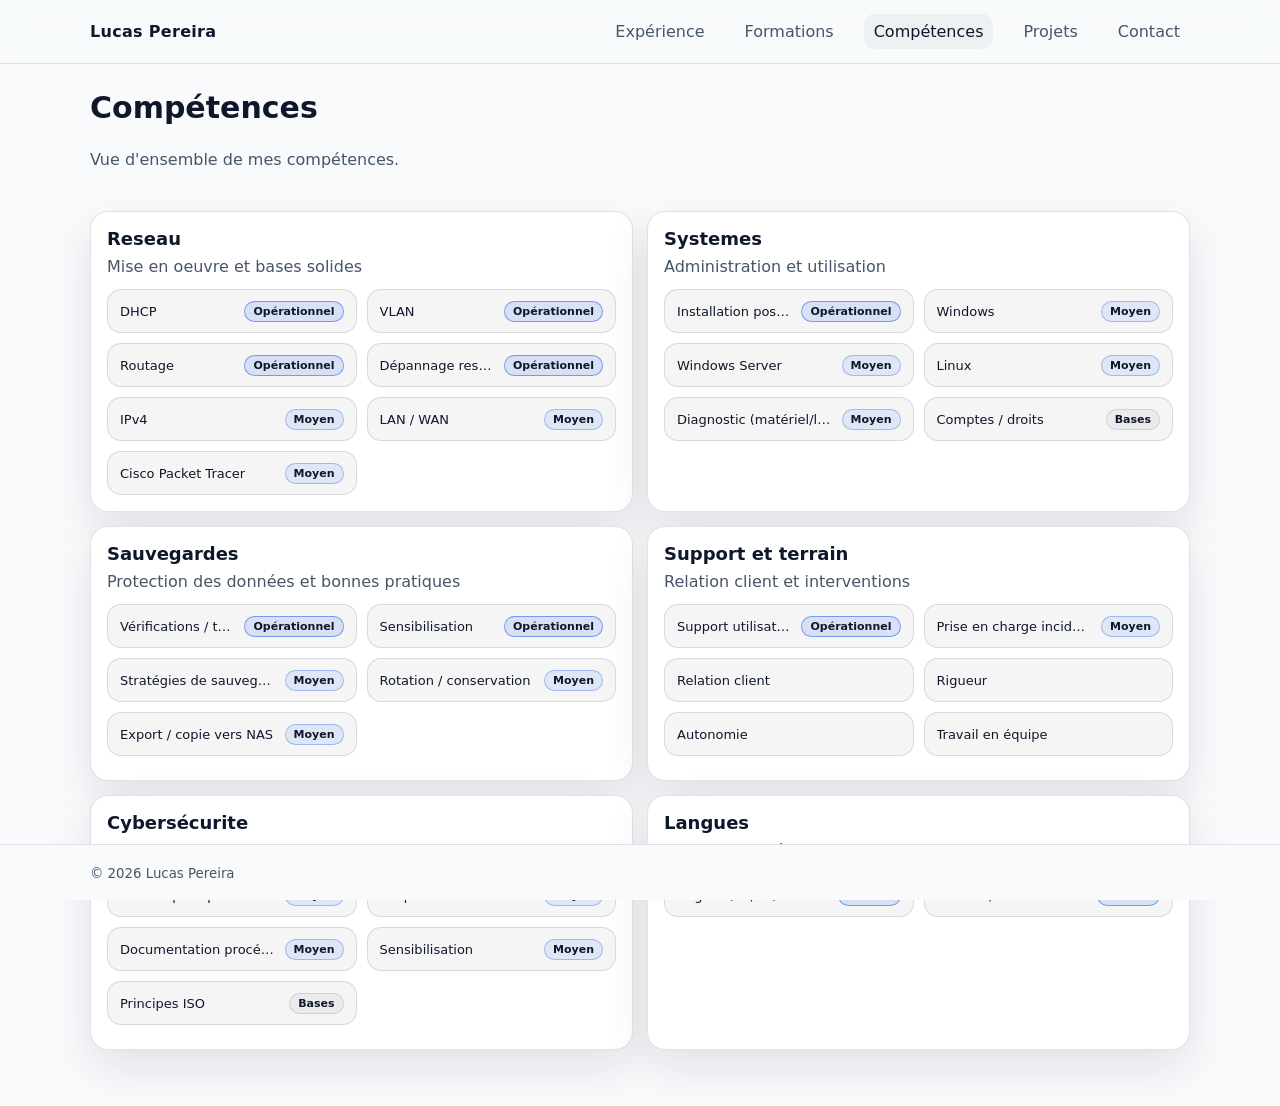
==== commit 6a6172fb: "Add files via upload" ====
--- a/competences.html
+++ b/competences.html
@@ -3,8 +3,6 @@
 <head>
   <meta charset="utf-8" />
   <meta name="viewport" content="width=device-width, initial-scale=1" />
-  <meta name="description" content="Compétences de Lucas Pereira en réseaux, systèmes, sauvegardes, support et cybersécurité." />
-  <meta name="theme-color" content="#f5f7fa" />
   <title>Compétences - Lucas Pereira</title>
   <link rel="stylesheet" href="css/style.css" />
   <script defer src="js/main.js"></script>
@@ -28,16 +26,7 @@
   <main class="container">
     <section class="page-head">
       <h1>Compétences</h1><br>
-      <p class="subtitle">
-        Les compétences ci-dessous viennent de mes cours, mais surtout des interventions et projets
-        réalisés pendant mes deux années d'alternance.
-      </p>
-      <div class="skill-legend" aria-label="Code couleur des niveaux">
-        <span><span class="legend-color legend-operationnel" aria-hidden="true"></span>Opérationnel</span>
-        <span><span class="legend-color legend-moyen" aria-hidden="true"></span>Moyen</span>
-        <span><span class="legend-color legend-bases" aria-hidden="true"></span>Bases</span>
-        <span><span class="legend-color legend-qualite" aria-hidden="true"></span>Qualité professionnelle</span>
-      </div>
+      <p class="subtitle">Vue d'ensemble de mes compétences.</p>
     </section>
 
     <section class="skills-grid" id="skillsGrid">
--- a/css/style.css
+++ b/css/style.css
@@ -1,15 +1,12 @@
 :root{
-  --bg:#f5f7fa;
+  --bg:#f8fafc;
   --panel:#ffffff;
-  --text:#152238;
-  --muted:#526174;
-  --accent:#2764d8;
-  --accent-dark:#1d4fae;
-  --teal:#168f80;
-  --amber:#d18416;
-  --coral:#d9674d;
-  --border:rgba(21,34,56,0.13);
-  --shadow:0 10px 28px rgba(21,34,56,0.08);
+  --text:#0f172a;
+  --muted:#475569;
+  --accent:#2563eb;
+  --accent2:#06b6d4;
+  --border:rgba(15,23,42,0.12);
+  --shadow: 0 18px 45px rgba(15,23,42,0.10);
 }
 
 *{ box-sizing:border-box; }
@@ -26,20 +23,39 @@
   background: var(--bg);
   color:var(--text);
   min-height: 100vh;
-  display:flex;
-  flex-direction:column;
-}
-
+  padding-bottom: 56px;
+}
+
+/* Light theme polish */
 body::before{
   content:"";
   position:fixed;
-  top:0;
-  left:0;
-  right:0;
-  height:4px;
-  background:linear-gradient(90deg, var(--accent) 0 38%, var(--teal) 38% 72%, var(--amber) 72% 100%);
+  inset:0;
+  background:
+    radial-gradient(900px 500px at 12% 8%, rgba(37,99,235,0.12), transparent 55%),
+    radial-gradient(900px 500px at 88% 12%, rgba(6,182,212,0.10), transparent 55%),
+    radial-gradient(900px 500px at 50% 92%, rgba(37,99,235,0.08), transparent 60%);
   pointer-events:none;
-  z-index:100;
+  z-index:-1;
+}
+
+.card{
+  transition: transform .14s ease, box-shadow .14s ease, border-color .14s ease;
+}
+.card:hover{
+  transform: translateY(-2px);
+  border-color: rgba(37,99,235,0.22);
+  box-shadow: 0 22px 60px rgba(15,23,42,0.14);
+}
+
+.btn{
+  background: linear-gradient(135deg, var(--accent), var(--accent2));
+  box-shadow: 0 14px 38px rgba(37,99,235,0.18);
+}
+.btn:hover{ filter: brightness(1.02); }
+
+.btn-ghost{
+  background: rgba(255,255,255,0.55);
 }
 
 .nav a{
@@ -48,12 +64,6 @@
 
 a:hover{
   color: var(--accent);
-}
-
-a:focus-visible,
-button:focus-visible{
-  outline:3px solid rgba(39,100,216,0.28);
-  outline-offset:3px;
 }
 
 
@@ -62,10 +72,6 @@
 .container{
   width:min(1100px, 92%);
   margin:0 auto;
-}
-
-main.container{
-  flex:1;
 }
 
 .muted{ color: var(--muted); }
@@ -76,7 +82,7 @@
   top:0;
   z-index:50;
   backdrop-filter: blur(12px);
-  background: rgba(245,247,250,0.92);
+  background: rgba(248,250,252,0.82);
   border-bottom: 1px solid var(--border);
 }
 
@@ -95,7 +101,7 @@
 .nav a{
   margin-left:14px;
   padding:8px 10px;
-  border-radius:6px;
+  border-radius:10px;
   color:var(--muted);
 }
 
@@ -105,9 +111,8 @@
 }
 
 .nav a.active{
-  color:var(--accent-dark);
-  background:rgba(39,100,216,0.08);
-  box-shadow:inset 0 -2px 0 var(--accent);
+  color: var(--text);
+  background: rgba(15,23,42,0.04);
 }
 
 .hero{ padding:48px 0 28px; }
@@ -118,8 +123,6 @@
   max-width:720px;
   line-height:1.6;
   color:var(--text);
-  border-left:3px solid var(--teal);
-  padding-left:16px;
 }
 
 .cta{
@@ -130,101 +133,60 @@
 }
 
 .btn{
-  display:inline-flex;
-  align-items:center;
-  justify-content:center;
+  display:inline-block;
   padding:12px 16px;
-  border:1px solid transparent;
-  border-radius:9px;
-  background:var(--accent);
+  border-radius:14px;
+  background: var(--accent);
   color:#ffffff;
   font-weight:650;
-  box-shadow:0 7px 18px rgba(39,100,216,0.20);
-  transition:background-color .15s ease, border-color .15s ease, color .15s ease, box-shadow .15s ease, transform .12s ease;
-}
-
-.btn:hover{
-  background:var(--accent-dark);
-  color:#ffffff;
-  box-shadow:0 10px 24px rgba(39,100,216,0.25);
-  transform:translateY(-1px);
-}
-
-.btn:focus-visible{
-  outline:3px solid rgba(39,100,216,0.24);
-  outline-offset:3px;
-}
-
-.btn.btn-ghost{
-  background:var(--panel);
-  border-color:rgba(39,100,216,0.28);
-  color:var(--accent-dark);
-  box-shadow:none;
-}
-
-.btn.btn-ghost:hover{
-  background:rgba(39,100,216,0.08);
-  border-color:var(--accent);
-  color:var(--accent-dark);
-}
+}
+
+.btn:hover{ filter: brightness(1.05); }
+
+.btn-ghost{
+  background: transparent;
+  border: 1px solid var(--border);
+  color: var(--text);
+}
+
+.btn-ghost:hover{ background: rgba(15,23,42,0.04); }
 
 .quick-cards{
   margin-top:22px;
   display:grid;
-  grid-template-columns:repeat(2, minmax(0, 1fr));
+  grid-template-columns: repeat(3, 1fr);
   gap:14px;
 }
 
 .card{
   background: var(--panel);
   border:1px solid var(--border);
-  border-radius:8px 16px 16px 16px;
-  padding:18px;
+  border-radius:18px;
+  padding:16px;
   box-shadow: var(--shadow);
-  transition:transform .14s ease, box-shadow .14s ease, border-color .14s ease;
-}
-
-.card:hover{
-  transform:translateY(-2px);
-  border-color:rgba(39,100,216,0.22);
-  box-shadow:0 14px 34px rgba(21,34,56,0.11);
 }
 
 .card h3{ margin:0 0 6px; font-size:16px; }
 .card p{ margin:0; color:var(--muted); line-height:1.5; }
 
-.quick-cards .card{
-  border-top-width:4px;
-  box-shadow:0 8px 22px rgba(21,34,56,0.07);
-}
-
-.quick-cards .card:nth-child(1){ background:#f1f6ff; border-top-color:var(--accent); }
-.quick-cards .card:nth-child(2){ background:#eff9f7; border-top-color:var(--teal); }
-.quick-cards .card:nth-child(3){ background:#fff8ec; border-top-color:var(--amber); }
-.quick-cards .card:nth-child(4){ background:#fff3f0; border-top-color:var(--coral); }
-
-.quick-cards .card:nth-child(1) h3{ color:var(--accent-dark); }
-.quick-cards .card:nth-child(2) h3{ color:#107467; }
-.quick-cards .card:nth-child(3) h3{ color:#9a5e0d; }
-.quick-cards .card:nth-child(4) h3{ color:#a94a36; }
-
 .site-footer{
-  min-height: 56px;
+  position: fixed;
+  left: 0;
+  right: 0;
+  bottom: 0;
+  height: 56px;
   display: flex;
   align-items: center;
   background: var(--bg);
   border-top: 1px solid var(--border);
-  margin-top: 40px;
-  padding: 14px 0;
+  margin-top: 0;
+  padding: 0;
   color: var(--muted);
 }
 
 @media (max-width: 900px){
+  .quick-cards{ grid-template-columns: 1fr; }
   .hero h1{ font-size:34px; }
-}
-
-@media (max-width: 720px){
-  .quick-cards{ grid-template-columns:1fr; }
 }
 
 .page-head{ padding:26px 0 10px; }
@@ -233,14 +195,12 @@
 .timeline-wrap{
   margin-top:14px;
   border:1px solid var(--border);
-  border-radius:10px;
+  border-radius:18px;
   background: var(--panel);
   overflow:auto;
   cursor: grab;
   user-select:none;
   box-shadow: var(--shadow);
-  scrollbar-color:rgba(39,100,216,0.45) transparent;
-  -webkit-overflow-scrolling:touch;
 }
 
 .timeline-wrap.dragging{ cursor: grabbing; }
@@ -327,7 +287,7 @@
   width: var(--w, 320px);
   max-width: 760px;
   min-width: 240px;
-  border-radius:6px 14px 14px 14px;
+  border-radius: 18px;
   background: var(--panel);
   border: 1px solid var(--border);
   padding: 10px 12px;
@@ -346,8 +306,8 @@
 .tl-date{ display:block; color: var(--muted); font-size:11px; margin-top:6px; }
 
 .tl-item.selected .tl-card{
-  border-color:var(--accent);
-  box-shadow:0 10px 28px rgba(39,100,216,0.18);
+  border-color: rgba(37,99,235,0.45);
+  box-shadow: 0 10px 28px rgba(0,0,0,0.28);
 }
 
 .details{ margin-top: 18px; }
@@ -366,9 +326,9 @@
   align-items:center;
   gap:8px;
   padding: 7px 10px;
-  border-radius:7px;
-  border:1px solid rgba(39,100,216,0.28);
-  background:#dfeafb;
+  border-radius: 999px;
+  border: 1px solid var(--border);
+  background: rgba(15,23,42,0.04);
   color: var(--text);
   font-size: 13px;
 }
@@ -396,8 +356,8 @@
 .edu-item{
   width: 100%;
   border: 1px solid var(--border);
-  background:#f8fafc;
-  border-radius:9px;
+  background: rgba(15,23,42,0.04);
+  border-radius: 16px;
   padding: 12px;
   cursor: pointer;
   color: var(--text);
@@ -407,13 +367,11 @@
   text-align: left;
 }
 
-.edu-item:hover{ background:#f1f6ff; }
+.edu-item:hover{ background: rgba(15,23,42,0.04); }
 
 .edu-item.selected{
-  border-color:rgba(39,100,216,0.42);
-  border-left:4px solid var(--accent);
-  background:#f1f6ff;
-  box-shadow:0 8px 22px rgba(39,100,216,0.10);
+  border-color: rgba(37,99,235,0.45);
+  box-shadow: var(--shadow);
 }
 
 .edu-years{ font-weight: 700; }
@@ -424,9 +382,9 @@
   font-size: 12px;
   color: var(--muted);
   border: 1px solid var(--border);
-  background:#eff9f7;
+  background: rgba(15,23,42,0.04);
   padding: 4px 8px;
-  border-radius:6px;
+  border-radius: 999px;
 }
 
 .edu-name{ font-weight: 700; }
@@ -466,19 +424,6 @@
   align-items: stretch;
 }
 
-.skills-grid > .card{
-  border-top-width:3px;
-}
-
-.skills-grid > .card:nth-child(4n+1){ border-top-color:var(--accent); }
-.skills-grid > .card:nth-child(4n+2){ border-top-color:var(--teal); }
-.skills-grid > .card:nth-child(4n+3){ border-top-color:var(--amber); }
-.skills-grid > .card:nth-child(4n+4){ border-top-color:var(--coral); }
-
-.skills-grid > .card:last-child:nth-child(odd){
-  grid-column:1 / -1;
-}
-
 @media (max-width: 900px){
   .skills-grid{ grid-template-columns: 1fr; }
 }
@@ -496,7 +441,7 @@
   grid-template-columns: repeat(2, minmax(0, 1fr));
   gap: 10px;
   align-items: start;
-  grid-auto-rows:auto;
+  grid-auto-rows: 44px;
   min-height: 160px;
 }
 
@@ -506,114 +451,48 @@
 
 .skill-tags .tag{
   width: 100%;
-  min-height:44px;
-  height:auto;
+  height: 44px;
   justify-content: space-between;
   padding: 10px 12px;
-  border-radius:7px;
-  transition:transform .12s ease, filter .12s ease;
+  border-radius: 14px;
+  transition: transform .12s ease, background .12s ease, border-color .12s ease;
 }
 
 .skill-tags .tag:hover{
   transform: translateY(-1px);
-  filter:saturate(1.05) brightness(.98);
+  background: rgba(15,23,42,0.04);
+  border-color: rgba(37,99,235,0.22);
 }
 
 .skill-tags .tag-text{
-  overflow:visible;
-  text-overflow:clip;
-  white-space:normal;
+  overflow: hidden;
+  text-overflow: ellipsis;
+  white-space: nowrap;
 }
 
 .tag-badge{
   padding: 3px 8px;
-  border-radius:5px;
+  border-radius: 999px;
   font-size: 11px;
   font-weight: 700;
-  border: 1px solid var(--border);
-  background: rgba(15,23,42,0.04);
-  color: var(--text);
-}
-
-.skill-tags .tag-badge{
-  text-transform:capitalize;
-}
-
-.skill-legend{
-  display:flex;
-  flex-wrap:wrap;
-  gap:10px 18px;
-  margin-top:10px;
-  color:var(--muted);
-  font-size:13px;
-}
-
-.skill-legend > span{
-  display:inline-flex;
-  align-items:center;
-  gap:7px;
-}
-
-.legend-color{
-  width:13px;
-  height:13px;
-  border-radius:3px;
-  border:1px solid transparent;
-}
-
-.legend-operationnel{ background:#d3ebe3; border-color:#74b8a3; }
-.legend-moyen{ background:#d8e5f9; border-color:#82a9e6; }
-.legend-bases{ background:#e3e6ea; border-color:#b5bcc6; }
-.legend-qualite{ background:#fbe9bd; border-color:#dfb658; }
-
-.skill-tags .level-operationnel{
-  background:#d3ebe3;
-  border-color:#74b8a3;
-}
-
-.skill-tags .level-moyen{
-  background:#d8e5f9;
-  border-color:#82a9e6;
-}
-
-.skill-tags .level-bases{
-  background:#e3e6ea;
-  border-color:#b5bcc6;
-}
-
-.skill-tags .level-avance{
-  background:#d3ebe3;
-  border-color:#74b8a3;
-}
-
-.skill-tags .level-qualite{
-  background:#fbe9bd;
-  border-color:#dfb658;
-}
-
-.level-operationnel .tag-badge,
-.level-avance .tag-badge{
-  border-color:#63a990;
-  background:#b9dfd2;
-  color:#0d5e4f;
+  text-transform: capitalize;
+  border: 1px solid var(--border);
+  background: rgba(15,23,42,0.04);
+  color: var(--text);
+}
+
+.level-bases .tag-badge{
+  background: rgba(15,23,42,0.04);
 }
 
 .level-moyen .tag-badge{
-  border-color:#7199d8;
-  background:#c3d7f5;
-  color:#19498f;
-}
-
-.level-bases .tag-badge{
-  border-color:#aab2bd;
-  background:#d3d7dd;
-  color:#4b5665;
-}
-
-.level-qualite .tag-badge{
-  border-color:#d4a844;
-  background:#f4d994;
-  color:#79500a;
+  border-color: rgba(37,99,235,0.35);
+  background: rgba(37,99,235,0.10);
+}
+
+.level-operationnel .tag-badge{
+  border-color: rgba(37,99,235,0.55);
+  background: rgba(37,99,235,0.14);
 }
 
 .skill-tooltip{
@@ -621,11 +500,11 @@
   z-index: 99999;
   max-width: 420px;
   padding: 10px 12px;
-  border-radius:8px;
+  border-radius: 12px;
   background: #ffffff;
   color: var(--text);
   border: 1px solid rgba(15,23,42,0.12);
-  box-shadow:0 10px 30px rgba(21,34,56,0.18);
+  box-shadow: 0 12px 35px rgba(0,0,0,0.65);
   pointer-events: none;
   display: none;
   white-space: normal;
@@ -654,116 +533,17 @@
   color: var(--muted);
 }
 
+.level-avance .tag-badge{
+  border-color: rgba(37,99,235,0.55);
+  background: rgba(37,99,235,0.14);
+}
+
 .project-card{
   display:flex;
   flex-direction:column;
 }
 .project-card .cta{
   margin-top:auto;
-  padding-top:14px;
-}
-
-.project-card:nth-child(1){ border-left:4px solid var(--teal); }
-.project-card:nth-child(2){ border-left:4px solid var(--accent); }
-
-.project-visuals{
-  margin-top:34px;
-}
-
-.project-visuals-heading{
-  max-width:760px;
-  margin-bottom:16px;
-}
-
-.project-visuals-heading h2{
-  margin:2px 0 8px;
-  font-size:26px;
-}
-
-.project-visuals-heading > p:last-child{
-  margin:0;
-  color:var(--muted);
-  line-height:1.6;
-}
-
-.project-kicker{
-  margin:0;
-  color:var(--teal);
-  font-size:13px;
-  font-weight:750;
-  letter-spacing:.06em;
-  text-transform:uppercase;
-}
-
-.project-gallery{
-  display:grid;
-  grid-template-columns:repeat(2, minmax(0, 1fr));
-  gap:14px;
-}
-
-.project-figure{
-  margin:0;
-  overflow:hidden;
-  background:var(--panel);
-  border:1px solid var(--border);
-  border-top:4px solid var(--accent);
-  border-radius:7px 18px 7px 18px;
-  box-shadow:var(--shadow);
-  transition:transform .14s ease, box-shadow .14s ease;
-}
-
-.project-figure:hover{
-  transform:translateY(-2px);
-  box-shadow:0 14px 34px rgba(21,34,56,0.12);
-}
-
-.project-figure-wide{
-  grid-column:1 / -1;
-}
-
-.project-figure-blue{ border-top-color:var(--accent); }
-.project-figure-teal{ border-top-color:var(--teal); }
-.project-figure-amber{ border-top-color:var(--amber); }
-.project-figure-coral{ border-top-color:var(--coral); }
-
-.project-figure img{
-  width:100%;
-  height:auto;
-  background:#ffffff;
-  border-bottom:1px solid var(--border);
-}
-
-.project-figure figcaption{
-  padding:14px 16px 16px;
-  color:var(--muted);
-  line-height:1.45;
-}
-
-.project-figure figcaption strong{
-  display:block;
-  margin-bottom:4px;
-  color:var(--text);
-  font-size:16px;
-}
-
-.project-figure figcaption span{
-  display:block;
-}
-
-@media (max-width: 760px){
-  .project-gallery{ grid-template-columns:1fr; }
-  .project-figure-wide{ grid-column:auto; }
-  .project-visuals-heading h2{ font-size:23px; }
-}
-
-.card .tags:not(.skill-tags) .tag:nth-child(3n+2){
-  background:#dcefe9;
-  border-color:rgba(22,143,128,0.34);
-}
-
-.card .tags:not(.skill-tags) .tag:nth-child(3n+3){
-  background:#ffedc9;
-  border-color:rgba(209,132,22,0.34);
 }
 
 .media-img{
@@ -771,7 +551,7 @@
   height: auto;
   display: block;
   margin-top: 10px;
-  border-radius:8px;
+  border-radius: 14px;
   border: 1px solid var(--border);
   background: rgba(15,23,42,0.03);
 }
@@ -842,13 +622,13 @@
 
 @media (max-width: 760px){
   .timeline{ min-width: 760px; height: 290px; padding: 48px 26px 26px; }
-  .tl-card{ width:min(var(--w, 280px), 280px); min-width:220px; }
+  .tl-card{ width: var(--w, 280px); min-width: 220px; }
 }
 
 @media (max-width: 520px){
   .timeline{ min-width: 640px; height: 270px; padding: 44px 22px 22px; }
   .tl-dot{ width: 10px; height: 10px; box-shadow: 0 0 0 5px rgba(37,99,235,0.16); }
-  .tl-card{ width:min(var(--w, 260px), 260px); min-width:210px; }
+  .tl-card{ width: var(--w, 260px); min-width: 210px; }
   .tl-title{ font-size: 13px; }
   .tl-sub{ font-size: 12px; }
 }
@@ -864,6 +644,41 @@
   .tag{ white-space: normal; }
 }
 
+/* Profile photo reduced */
+.profile-photo.small {
+  max-width: 120px;
+  margin: 20px auto 10px auto;
+}
+.profile-photo.small img {
+  width: 120px;
+  height: 120px;
+  object-fit: cover;
+  border-radius: 50%;
+  box-shadow: 0 4px 15px rgba(15,23,42,0.20);
+}
+
+/* Photo next to name */
+.name-photo {
+  display: inline-block;
+  vertical-align: middle;
+  margin-left: 20px;
+}
+.name-photo img {
+  width: 96px;
+  height: 96px;
+  border-radius: 50%;
+  object-fit: cover;
+  box-shadow: 0 4px 15px rgba(15,23,42,0.20);
+}
+
+@media (max-width: 768px) {
+  .name-photo {
+    display: block;
+    margin: 15px 0 0 0;
+  }
+}
+
+/* Hero name + photo aligned left */
 .hero-title {
   display: flex;
   align-items: center;
@@ -871,41 +686,64 @@
   margin-bottom: 15px;
 }
 
-.hero-title h1::after{
-  content:"";
-  display:block;
-  width:54px;
-  height:4px;
-  margin-top:8px;
-  background:var(--teal);
-}
-
 .hero-avatar {
   width: 96px;
   height: 96px;
-  border-radius:24px 8px 24px 8px;
+  border-radius: 50%;
   object-fit: cover;
-  border:4px solid var(--panel);
-  box-shadow:7px 7px 0 rgba(39,100,216,0.13), 0 7px 20px rgba(21,34,56,0.14);
+  box-shadow: 0 4px 15px rgba(15,23,42,0.20);
 }
 
 @media (max-width: 768px) {
   .hero-title {
     flex-direction: row;
   }
-  .hero-avatar{
-    width:88px;
-    height:88px;
+}
+
+/* FINAL strong reduction for technical screenshots */
+.tech-screenshot,
+.section img,
+.project img {
+  max-width: 280px;
+  width: 100%;
+  height: auto;
+  display: block;
+  margin: 15px auto;
+  border-radius: 12px;
+}
+
+@media (max-width: 768px) {
+  .tech-screenshot,
+  .section img,
+  .project img {
+    max-width: 90%;
+    max-height: none;
   }
 }
 
-@media (prefers-reduced-motion: reduce){
-  *,
-  *::before,
-  *::after{
-    scroll-behavior:auto !important;
-    animation-duration:.01ms !important;
-    animation-iteration-count:1 !important;
-    transition-duration:.01ms !important;
-  }
-}
+/* Fix hover for primary button (avoid full blue block) */
+.btn-primary{
+  background: linear-gradient(135deg, var(--accent), var(--accent2));
+  color: #ffffff;
+}
+
+.btn-primary:hover{
+  background: linear-gradient(135deg, #1d4ed8, #0891b2);
+  color: #ffffff;
+}
+
+
+/* Clean hover for "Voir mon parcours" */
+.btn,
+.btn-primary{
+  background: linear-gradient(135deg, var(--accent), var(--accent2));
+  color:#ffffff;
+  transition: background .15s ease, box-shadow .15s ease, transform .12s ease;
+}
+
+.btn:hover,
+.btn-primary:hover{
+  background: linear-gradient(135deg, #3b82f6, #22d3ee);
+  box-shadow: 0 12px 32px rgba(37,99,235,0.35);
+  transform: translateY(-1px);
+}
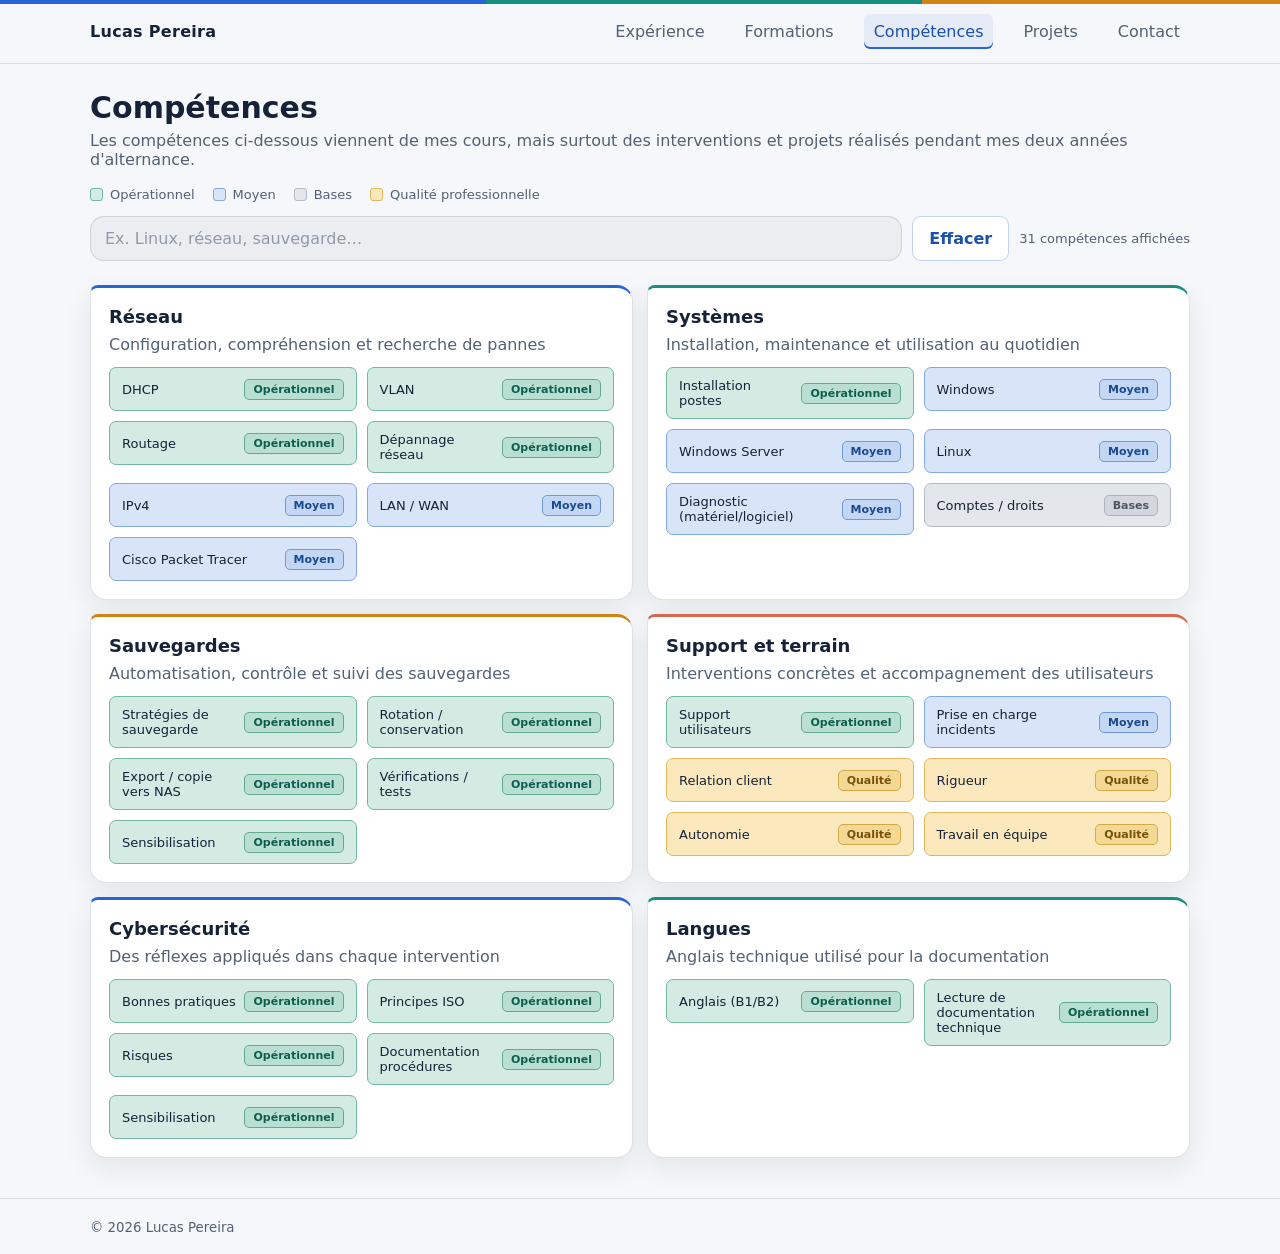
==== commit 8e07d5b4: "Add files via upload" ====
--- a/competences.html
+++ b/competences.html
@@ -3,12 +3,16 @@
 <head>
   <meta charset="utf-8" />
   <meta name="viewport" content="width=device-width, initial-scale=1" />
+  <meta name="description" content="Compétences de Lucas Pereira en réseaux, systèmes, sauvegardes, support et cybersécurité." />
+  <meta name="theme-color" content="#f5f7fa" />
   <title>Compétences - Lucas Pereira</title>
   <link rel="stylesheet" href="css/style.css" />
   <script defer src="js/main.js"></script>
   <script defer src="js/competences.js"></script>
 </head>
 <body>
+
+  <a class="skip-link" href="#main-content">Aller au contenu</a>
 
   <header class="site-header">
     <div class="container header-inner">
@@ -23,10 +27,26 @@
     </div>
   </header>
 
-  <main class="container">
+  <main class="container" id="main-content" tabindex="-1">
     <section class="page-head">
-      <h1>Compétences</h1><br>
-      <p class="subtitle">Vue d'ensemble de mes compétences.</p>
+      <h1>Compétences</h1>
+      <p class="subtitle">
+        Les compétences ci-dessous viennent de mes cours, mais surtout des interventions et projets
+        réalisés pendant mes deux années d'alternance.
+      </p>
+      <div class="skill-legend" aria-label="Code couleur des niveaux">
+        <span><span class="legend-color legend-operationnel" aria-hidden="true"></span>Opérationnel</span>
+        <span><span class="legend-color legend-moyen" aria-hidden="true"></span>Moyen</span>
+        <span><span class="legend-color legend-bases" aria-hidden="true"></span>Bases</span>
+        <span><span class="legend-color legend-qualite" aria-hidden="true"></span>Qualité professionnelle</span>
+      </div>
+
+      <div class="filter-row" role="search" aria-label="Rechercher une compétence">
+        <label class="sr-only" for="skillSearch">Rechercher une compétence</label>
+        <input class="input" id="skillSearch" type="search" placeholder="Ex. Linux, réseau, sauvegarde…" autocomplete="off" spellcheck="false">
+        <button class="btn btn-ghost" id="btnClearSkills" type="button">Effacer</button>
+        <span class="skill-count" id="skillCount" aria-live="polite"></span>
+      </div>
     </section>
 
     <section class="skills-grid" id="skillsGrid">
--- a/css/style.css
+++ b/css/style.css
@@ -1,16 +1,21 @@
 :root{
-  --bg:#f8fafc;
+  --bg:#f5f7fa;
   --panel:#ffffff;
-  --text:#0f172a;
-  --muted:#475569;
-  --accent:#2563eb;
-  --accent2:#06b6d4;
-  --border:rgba(15,23,42,0.12);
-  --shadow: 0 18px 45px rgba(15,23,42,0.10);
+  --text:#152238;
+  --muted:#526174;
+  --accent:#2764d8;
+  --accent-dark:#1d4fae;
+  --teal:#168f80;
+  --amber:#d18416;
+  --coral:#d9674d;
+  --border:rgba(21,34,56,0.13);
+  --shadow:0 10px 28px rgba(21,34,56,0.08);
 }
 
 *{ box-sizing:border-box; }
 img{max-width:100%;height:auto;display:block;}
+button,
+input{ font:inherit; }
 
 
 html{
@@ -23,39 +28,20 @@
   background: var(--bg);
   color:var(--text);
   min-height: 100vh;
-  padding-bottom: 56px;
-}
-
-/* Light theme polish */
+  display:flex;
+  flex-direction:column;
+}
+
 body::before{
   content:"";
   position:fixed;
-  inset:0;
-  background:
-    radial-gradient(900px 500px at 12% 8%, rgba(37,99,235,0.12), transparent 55%),
-    radial-gradient(900px 500px at 88% 12%, rgba(6,182,212,0.10), transparent 55%),
-    radial-gradient(900px 500px at 50% 92%, rgba(37,99,235,0.08), transparent 60%);
+  top:0;
+  left:0;
+  right:0;
+  height:4px;
+  background:linear-gradient(90deg, var(--accent) 0 38%, var(--teal) 38% 72%, var(--amber) 72% 100%);
   pointer-events:none;
-  z-index:-1;
-}
-
-.card{
-  transition: transform .14s ease, box-shadow .14s ease, border-color .14s ease;
-}
-.card:hover{
-  transform: translateY(-2px);
-  border-color: rgba(37,99,235,0.22);
-  box-shadow: 0 22px 60px rgba(15,23,42,0.14);
-}
-
-.btn{
-  background: linear-gradient(135deg, var(--accent), var(--accent2));
-  box-shadow: 0 14px 38px rgba(37,99,235,0.18);
-}
-.btn:hover{ filter: brightness(1.02); }
-
-.btn-ghost{
-  background: rgba(255,255,255,0.55);
+  z-index:100;
 }
 
 .nav a{
@@ -66,23 +52,64 @@
   color: var(--accent);
 }
 
+a:focus-visible,
+button:focus-visible{
+  outline:3px solid rgba(39,100,216,0.28);
+  outline-offset:3px;
+}
+
 
 a{ color:inherit; text-decoration:none; }
+
+.skip-link{
+  position:fixed;
+  top:10px;
+  left:10px;
+  z-index:200;
+  padding:10px 14px;
+  border-radius:7px;
+  background:var(--text);
+  color:#ffffff;
+  font-weight:700;
+  transform:translateY(-160%);
+  transition:transform .12s ease;
+}
+
+.skip-link:focus{
+  color:#ffffff;
+  transform:translateY(0);
+}
 
 .container{
   width:min(1100px, 92%);
   margin:0 auto;
 }
 
+main.container{
+  flex:1;
+}
+
 .muted{ color: var(--muted); }
 .is-hidden{ display: none; }
+
+.sr-only{
+  position:absolute;
+  width:1px;
+  height:1px;
+  padding:0;
+  margin:-1px;
+  overflow:hidden;
+  clip:rect(0, 0, 0, 0);
+  white-space:nowrap;
+  border:0;
+}
 
 .site-header{
   position:sticky;
   top:0;
   z-index:50;
   backdrop-filter: blur(12px);
-  background: rgba(248,250,252,0.82);
+  background: rgba(245,247,250,0.92);
   border-bottom: 1px solid var(--border);
 }
 
@@ -101,7 +128,7 @@
 .nav a{
   margin-left:14px;
   padding:8px 10px;
-  border-radius:10px;
+  border-radius:6px;
   color:var(--muted);
 }
 
@@ -111,8 +138,9 @@
 }
 
 .nav a.active{
-  color: var(--text);
-  background: rgba(15,23,42,0.04);
+  color:var(--accent-dark);
+  background:rgba(39,100,216,0.08);
+  box-shadow:inset 0 -2px 0 var(--accent);
 }
 
 .hero{ padding:48px 0 28px; }
@@ -123,6 +151,8 @@
   max-width:720px;
   line-height:1.6;
   color:var(--text);
+  border-left:3px solid var(--teal);
+  padding-left:16px;
 }
 
 .cta{
@@ -133,60 +163,118 @@
 }
 
 .btn{
-  display:inline-block;
+  display:inline-flex;
+  align-items:center;
+  justify-content:center;
   padding:12px 16px;
-  border-radius:14px;
-  background: var(--accent);
+  border:1px solid transparent;
+  border-radius:9px;
+  background:var(--accent);
   color:#ffffff;
   font-weight:650;
-}
-
-.btn:hover{ filter: brightness(1.05); }
-
-.btn-ghost{
-  background: transparent;
-  border: 1px solid var(--border);
-  color: var(--text);
-}
-
-.btn-ghost:hover{ background: rgba(15,23,42,0.04); }
+  box-shadow:0 7px 18px rgba(39,100,216,0.20);
+  transition:background-color .15s ease, border-color .15s ease, color .15s ease, box-shadow .15s ease, transform .12s ease;
+}
+
+.btn:hover{
+  background:var(--accent-dark);
+  color:#ffffff;
+  box-shadow:0 10px 24px rgba(39,100,216,0.25);
+  transform:translateY(-1px);
+}
+
+.btn:focus-visible{
+  outline:3px solid rgba(39,100,216,0.24);
+  outline-offset:3px;
+}
+
+.btn.btn-ghost{
+  background:var(--panel);
+  border-color:rgba(39,100,216,0.28);
+  color:var(--accent-dark);
+  box-shadow:none;
+}
+
+.btn.btn-ghost:hover{
+  background:rgba(39,100,216,0.08);
+  border-color:var(--accent);
+  color:var(--accent-dark);
+}
 
 .quick-cards{
   margin-top:22px;
   display:grid;
-  grid-template-columns: repeat(3, 1fr);
+  grid-template-columns:repeat(2, minmax(0, 1fr));
   gap:14px;
 }
 
 .card{
   background: var(--panel);
   border:1px solid var(--border);
-  border-radius:18px;
-  padding:16px;
+  border-radius:8px 16px 16px 16px;
+  padding:18px;
   box-shadow: var(--shadow);
+  transition:transform .14s ease, box-shadow .14s ease, border-color .14s ease;
+}
+
+.card:hover{
+  transform:translateY(-2px);
+  border-color:rgba(39,100,216,0.22);
+  box-shadow:0 14px 34px rgba(21,34,56,0.11);
 }
 
 .card h3{ margin:0 0 6px; font-size:16px; }
 .card p{ margin:0; color:var(--muted); line-height:1.5; }
 
+.card-title{ margin:0 0 10px; }
+
+.content-copy{
+  line-height:1.6;
+}
+
+.content-list{
+  margin:0;
+  padding-left:18px;
+  line-height:1.7;
+  color:var(--muted);
+}
+
+.content-list-spaced{ margin-top:10px; }
+.project-summary{ margin-top:10px; max-width:780px; }
+.tags-flush{ margin-top:0; }
+
+.quick-cards .card{
+  border-top-width:4px;
+  box-shadow:0 8px 22px rgba(21,34,56,0.07);
+}
+
+.quick-cards .card:nth-child(1){ background:#f1f6ff; border-top-color:var(--accent); }
+.quick-cards .card:nth-child(2){ background:#eff9f7; border-top-color:var(--teal); }
+.quick-cards .card:nth-child(3){ background:#fff8ec; border-top-color:var(--amber); }
+.quick-cards .card:nth-child(4){ background:#fff3f0; border-top-color:var(--coral); }
+
+.quick-cards .card:nth-child(1) h3{ color:var(--accent-dark); }
+.quick-cards .card:nth-child(2) h3{ color:#107467; }
+.quick-cards .card:nth-child(3) h3{ color:#9a5e0d; }
+.quick-cards .card:nth-child(4) h3{ color:#a94a36; }
+
 .site-footer{
-  position: fixed;
-  left: 0;
-  right: 0;
-  bottom: 0;
-  height: 56px;
+  min-height: 56px;
   display: flex;
   align-items: center;
   background: var(--bg);
   border-top: 1px solid var(--border);
-  margin-top: 0;
-  padding: 0;
+  margin-top: 40px;
+  padding: 14px 0;
   color: var(--muted);
 }
 
 @media (max-width: 900px){
-  .quick-cards{ grid-template-columns: 1fr; }
   .hero h1{ font-size:34px; }
+}
+
+@media (max-width: 720px){
+  .quick-cards{ grid-template-columns:1fr; }
 }
 
 .page-head{ padding:26px 0 10px; }
@@ -195,15 +283,22 @@
 .timeline-wrap{
   margin-top:14px;
   border:1px solid var(--border);
-  border-radius:18px;
+  border-radius:10px;
   background: var(--panel);
   overflow:auto;
   cursor: grab;
   user-select:none;
   box-shadow: var(--shadow);
+  scrollbar-color:rgba(39,100,216,0.45) transparent;
+  -webkit-overflow-scrolling:touch;
 }
 
 .timeline-wrap.dragging{ cursor: grabbing; }
+
+.timeline-wrap:focus-visible{
+  outline:3px solid rgba(39,100,216,0.28);
+  outline-offset:3px;
+}
 
 .timeline{
   position:relative;
@@ -287,7 +382,7 @@
   width: var(--w, 320px);
   max-width: 760px;
   min-width: 240px;
-  border-radius: 18px;
+  border-radius:6px 14px 14px 14px;
   background: var(--panel);
   border: 1px solid var(--border);
   padding: 10px 12px;
@@ -306,8 +401,8 @@
 .tl-date{ display:block; color: var(--muted); font-size:11px; margin-top:6px; }
 
 .tl-item.selected .tl-card{
-  border-color: rgba(37,99,235,0.45);
-  box-shadow: 0 10px 28px rgba(0,0,0,0.28);
+  border-color:var(--accent);
+  box-shadow:0 10px 28px rgba(39,100,216,0.18);
 }
 
 .details{ margin-top: 18px; }
@@ -326,9 +421,9 @@
   align-items:center;
   gap:8px;
   padding: 7px 10px;
-  border-radius: 999px;
-  border: 1px solid var(--border);
-  background: rgba(15,23,42,0.04);
+  border-radius:7px;
+  border:1px solid rgba(39,100,216,0.28);
+  background:#dfeafb;
   color: var(--text);
   font-size: 13px;
 }
@@ -356,8 +451,8 @@
 .edu-item{
   width: 100%;
   border: 1px solid var(--border);
-  background: rgba(15,23,42,0.04);
-  border-radius: 16px;
+  background:#f8fafc;
+  border-radius:9px;
   padding: 12px;
   cursor: pointer;
   color: var(--text);
@@ -367,11 +462,13 @@
   text-align: left;
 }
 
-.edu-item:hover{ background: rgba(15,23,42,0.04); }
+.edu-item:hover{ background:#f1f6ff; }
 
 .edu-item.selected{
-  border-color: rgba(37,99,235,0.45);
-  box-shadow: var(--shadow);
+  border-color:rgba(39,100,216,0.42);
+  border-left:4px solid var(--accent);
+  background:#f1f6ff;
+  box-shadow:0 8px 22px rgba(39,100,216,0.10);
 }
 
 .edu-years{ font-weight: 700; }
@@ -382,9 +479,9 @@
   font-size: 12px;
   color: var(--muted);
   border: 1px solid var(--border);
-  background: rgba(15,23,42,0.04);
+  background:#eff9f7;
   padding: 4px 8px;
-  border-radius: 999px;
+  border-radius:6px;
 }
 
 .edu-name{ font-weight: 700; }
@@ -416,6 +513,13 @@
   box-shadow: 0 0 0 4px rgba(37,99,235,0.10);
 }
 
+.skill-count{
+  margin-left:auto;
+  color:var(--muted);
+  font-size:13px;
+  white-space:nowrap;
+}
+
 .skills-grid{
   margin-top: 14px;
   display: grid;
@@ -424,6 +528,19 @@
   align-items: stretch;
 }
 
+.skills-grid > .card{
+  border-top-width:3px;
+}
+
+.skills-grid > .card:nth-child(4n+1){ border-top-color:var(--accent); }
+.skills-grid > .card:nth-child(4n+2){ border-top-color:var(--teal); }
+.skills-grid > .card:nth-child(4n+3){ border-top-color:var(--amber); }
+.skills-grid > .card:nth-child(4n+4){ border-top-color:var(--coral); }
+
+.skills-grid > .card:last-child:nth-child(odd){
+  grid-column:1 / -1;
+}
+
 @media (max-width: 900px){
   .skills-grid{ grid-template-columns: 1fr; }
 }
@@ -441,7 +558,7 @@
   grid-template-columns: repeat(2, minmax(0, 1fr));
   gap: 10px;
   align-items: start;
-  grid-auto-rows: 44px;
+  grid-auto-rows:auto;
   min-height: 160px;
 }
 
@@ -451,76 +568,114 @@
 
 .skill-tags .tag{
   width: 100%;
-  height: 44px;
+  min-height:44px;
+  height:auto;
   justify-content: space-between;
   padding: 10px 12px;
-  border-radius: 14px;
-  transition: transform .12s ease, background .12s ease, border-color .12s ease;
+  border-radius:7px;
+  transition:transform .12s ease, filter .12s ease;
 }
 
 .skill-tags .tag:hover{
   transform: translateY(-1px);
-  background: rgba(15,23,42,0.04);
-  border-color: rgba(37,99,235,0.22);
+  filter:saturate(1.05) brightness(.98);
 }
 
 .skill-tags .tag-text{
-  overflow: hidden;
-  text-overflow: ellipsis;
-  white-space: nowrap;
+  overflow:visible;
+  text-overflow:clip;
+  white-space:normal;
 }
 
 .tag-badge{
   padding: 3px 8px;
-  border-radius: 999px;
+  border-radius:5px;
   font-size: 11px;
   font-weight: 700;
-  text-transform: capitalize;
   border: 1px solid var(--border);
   background: rgba(15,23,42,0.04);
   color: var(--text);
 }
 
+.skill-tags .tag-badge{
+  text-transform:capitalize;
+}
+
+.skill-legend{
+  display:flex;
+  flex-wrap:wrap;
+  gap:10px 18px;
+  margin-top:10px;
+  color:var(--muted);
+  font-size:13px;
+}
+
+.skill-legend > span{
+  display:inline-flex;
+  align-items:center;
+  gap:7px;
+}
+
+.legend-color{
+  width:13px;
+  height:13px;
+  border-radius:3px;
+  border:1px solid transparent;
+}
+
+.legend-operationnel{ background:#d3ebe3; border-color:#74b8a3; }
+.legend-moyen{ background:#d8e5f9; border-color:#82a9e6; }
+.legend-bases{ background:#e3e6ea; border-color:#b5bcc6; }
+.legend-qualite{ background:#fbe9bd; border-color:#dfb658; }
+
+.skill-tags .level-operationnel{
+  background:#d3ebe3;
+  border-color:#74b8a3;
+}
+
+.skill-tags .level-moyen{
+  background:#d8e5f9;
+  border-color:#82a9e6;
+}
+
+.skill-tags .level-bases{
+  background:#e3e6ea;
+  border-color:#b5bcc6;
+}
+
+.skill-tags .level-avance{
+  background:#d3ebe3;
+  border-color:#74b8a3;
+}
+
+.skill-tags .level-qualite{
+  background:#fbe9bd;
+  border-color:#dfb658;
+}
+
+.level-operationnel .tag-badge,
+.level-avance .tag-badge{
+  border-color:#63a990;
+  background:#b9dfd2;
+  color:#0d5e4f;
+}
+
+.level-moyen .tag-badge{
+  border-color:#7199d8;
+  background:#c3d7f5;
+  color:#19498f;
+}
+
 .level-bases .tag-badge{
-  background: rgba(15,23,42,0.04);
-}
-
-.level-moyen .tag-badge{
-  border-color: rgba(37,99,235,0.35);
-  background: rgba(37,99,235,0.10);
-}
-
-.level-operationnel .tag-badge{
-  border-color: rgba(37,99,235,0.55);
-  background: rgba(37,99,235,0.14);
-}
-
-.skill-tooltip{
-  position: fixed;
-  z-index: 99999;
-  max-width: 420px;
-  padding: 10px 12px;
-  border-radius: 12px;
-  background: #ffffff;
-  color: var(--text);
-  border: 1px solid rgba(15,23,42,0.12);
-  box-shadow: 0 12px 35px rgba(0,0,0,0.65);
-  pointer-events: none;
-  display: none;
-  white-space: normal;
-}
-
-.skill-tooltip::before{
-  content: "";
-  position: absolute;
-  width: 10px;
-  height: 10px;
-  background: #ffffff;
-  border-left: 1px solid rgba(15,23,42,0.12);
-  border-top: none;
-  transform: rotate(45deg);
-  top: -6px;
-  left: 16px;
+  border-color:#aab2bd;
+  background:#d3d7dd;
+  color:#4b5665;
+}
+
+.level-qualite .tag-badge{
+  border-color:#d4a844;
+  background:#f4d994;
+  color:#79500a;
 }
 
 .tl-card,
@@ -533,17 +688,116 @@
   color: var(--muted);
 }
 
-.level-avance .tag-badge{
-  border-color: rgba(37,99,235,0.55);
-  background: rgba(37,99,235,0.14);
-}
-
 .project-card{
   display:flex;
   flex-direction:column;
 }
 .project-card .cta{
   margin-top:auto;
+  padding-top:14px;
+}
+
+.project-card:nth-child(1){ border-left:4px solid var(--teal); }
+.project-card:nth-child(2){ border-left:4px solid var(--accent); }
+
+.project-visuals{
+  margin-top:34px;
+}
+
+.project-visuals-heading{
+  max-width:760px;
+  margin-bottom:16px;
+}
+
+.project-visuals-heading h2{
+  margin:2px 0 8px;
+  font-size:26px;
+}
+
+.project-visuals-heading > p:last-child{
+  margin:0;
+  color:var(--muted);
+  line-height:1.6;
+}
+
+.project-kicker{
+  margin:0;
+  color:var(--teal);
+  font-size:13px;
+  font-weight:750;
+  letter-spacing:.06em;
+  text-transform:uppercase;
+}
+
+.project-gallery{
+  display:grid;
+  grid-template-columns:repeat(2, minmax(0, 1fr));
+  gap:14px;
+}
+
+.project-figure{
+  margin:0;
+  overflow:hidden;
+  background:var(--panel);
+  border:1px solid var(--border);
+  border-top:4px solid var(--accent);
+  border-radius:7px 18px 7px 18px;
+  box-shadow:var(--shadow);
+  transition:transform .14s ease, box-shadow .14s ease;
+}
+
+.project-figure:hover{
+  transform:translateY(-2px);
+  box-shadow:0 14px 34px rgba(21,34,56,0.12);
+}
+
+.project-figure-wide{
+  grid-column:1 / -1;
+}
+
+.project-figure-blue{ border-top-color:var(--accent); }
+.project-figure-teal{ border-top-color:var(--teal); }
+.project-figure-amber{ border-top-color:var(--amber); }
+.project-figure-coral{ border-top-color:var(--coral); }
+
+.project-figure img{
+  width:100%;
+  height:auto;
+  background:#ffffff;
+  border-bottom:1px solid var(--border);
+}
+
+.project-figure figcaption{
+  padding:14px 16px 16px;
+  color:var(--muted);
+  line-height:1.45;
+}
+
+.project-figure figcaption strong{
+  display:block;
+  margin-bottom:4px;
+  color:var(--text);
+  font-size:16px;
+}
+
+.project-figure figcaption span{
+  display:block;
+}
+
+@media (max-width: 760px){
+  .project-gallery{ grid-template-columns:1fr; }
+  .project-figure-wide{ grid-column:auto; }
+  .project-visuals-heading h2{ font-size:23px; }
+}
+
+.card .tags:not(.skill-tags) .tag:nth-child(3n+2){
+  background:#dcefe9;
+  border-color:rgba(22,143,128,0.34);
+}
+
+.card .tags:not(.skill-tags) .tag:nth-child(3n+3){
+  background:#ffedc9;
+  border-color:rgba(209,132,22,0.34);
 }
 
 .media-img{
@@ -551,7 +805,7 @@
   height: auto;
   display: block;
   margin-top: 10px;
-  border-radius: 14px;
+  border-radius:8px;
   border: 1px solid var(--border);
   background: rgba(15,23,42,0.03);
 }
@@ -622,13 +876,13 @@
 
 @media (max-width: 760px){
   .timeline{ min-width: 760px; height: 290px; padding: 48px 26px 26px; }
-  .tl-card{ width: var(--w, 280px); min-width: 220px; }
+  .tl-card{ width:min(var(--w, 280px), 280px); min-width:220px; }
 }
 
 @media (max-width: 520px){
-  .timeline{ min-width: 640px; height: 270px; padding: 44px 22px 22px; }
+  .timeline{ min-width: 640px; height: 290px; padding: 44px 22px 22px; }
   .tl-dot{ width: 10px; height: 10px; box-shadow: 0 0 0 5px rgba(37,99,235,0.16); }
-  .tl-card{ width: var(--w, 260px); min-width: 210px; }
+  .tl-card{ width:min(var(--w, 260px), 260px); min-width:210px; }
   .tl-title{ font-size: 13px; }
   .tl-sub{ font-size: 12px; }
 }
@@ -642,43 +896,9 @@
 @media (max-width: 520px){
   .skill-tags{ grid-auto-rows: auto; min-height: 0; }
   .tag{ white-space: normal; }
-}
-
-/* Profile photo reduced */
-.profile-photo.small {
-  max-width: 120px;
-  margin: 20px auto 10px auto;
-}
-.profile-photo.small img {
-  width: 120px;
-  height: 120px;
-  object-fit: cover;
-  border-radius: 50%;
-  box-shadow: 0 4px 15px rgba(15,23,42,0.20);
-}
-
-/* Photo next to name */
-.name-photo {
-  display: inline-block;
-  vertical-align: middle;
-  margin-left: 20px;
-}
-.name-photo img {
-  width: 96px;
-  height: 96px;
-  border-radius: 50%;
-  object-fit: cover;
-  box-shadow: 0 4px 15px rgba(15,23,42,0.20);
-}
-
-@media (max-width: 768px) {
-  .name-photo {
-    display: block;
-    margin: 15px 0 0 0;
-  }
-}
-
-/* Hero name + photo aligned left */
+  .skill-count{ width:100%; margin-left:0; }
+}
+
 .hero-title {
   display: flex;
   align-items: center;
@@ -686,64 +906,41 @@
   margin-bottom: 15px;
 }
 
+.hero-title h1::after{
+  content:"";
+  display:block;
+  width:54px;
+  height:4px;
+  margin-top:8px;
+  background:var(--teal);
+}
+
 .hero-avatar {
   width: 96px;
   height: 96px;
-  border-radius: 50%;
+  border-radius:24px 8px 24px 8px;
   object-fit: cover;
-  box-shadow: 0 4px 15px rgba(15,23,42,0.20);
+  border:4px solid var(--panel);
+  box-shadow:7px 7px 0 rgba(39,100,216,0.13), 0 7px 20px rgba(21,34,56,0.14);
 }
 
 @media (max-width: 768px) {
   .hero-title {
     flex-direction: row;
   }
-}
-
-/* FINAL strong reduction for technical screenshots */
-.tech-screenshot,
-.section img,
-.project img {
-  max-width: 280px;
-  width: 100%;
-  height: auto;
-  display: block;
-  margin: 15px auto;
-  border-radius: 12px;
-}
-
-@media (max-width: 768px) {
-  .tech-screenshot,
-  .section img,
-  .project img {
-    max-width: 90%;
-    max-height: none;
+  .hero-avatar{
+    width:88px;
+    height:88px;
   }
 }
 
-/* Fix hover for primary button (avoid full blue block) */
-.btn-primary{
-  background: linear-gradient(135deg, var(--accent), var(--accent2));
-  color: #ffffff;
-}
-
-.btn-primary:hover{
-  background: linear-gradient(135deg, #1d4ed8, #0891b2);
-  color: #ffffff;
-}
-
-
-/* Clean hover for "Voir mon parcours" */
-.btn,
-.btn-primary{
-  background: linear-gradient(135deg, var(--accent), var(--accent2));
-  color:#ffffff;
-  transition: background .15s ease, box-shadow .15s ease, transform .12s ease;
-}
-
-.btn:hover,
-.btn-primary:hover{
-  background: linear-gradient(135deg, #3b82f6, #22d3ee);
-  box-shadow: 0 12px 32px rgba(37,99,235,0.35);
-  transform: translateY(-1px);
-}
+@media (prefers-reduced-motion: reduce){
+  *,
+  *::before,
+  *::after{
+    scroll-behavior:auto !important;
+    animation-duration:.01ms !important;
+    animation-iteration-count:1 !important;
+    transition-duration:.01ms !important;
+  }
+}
